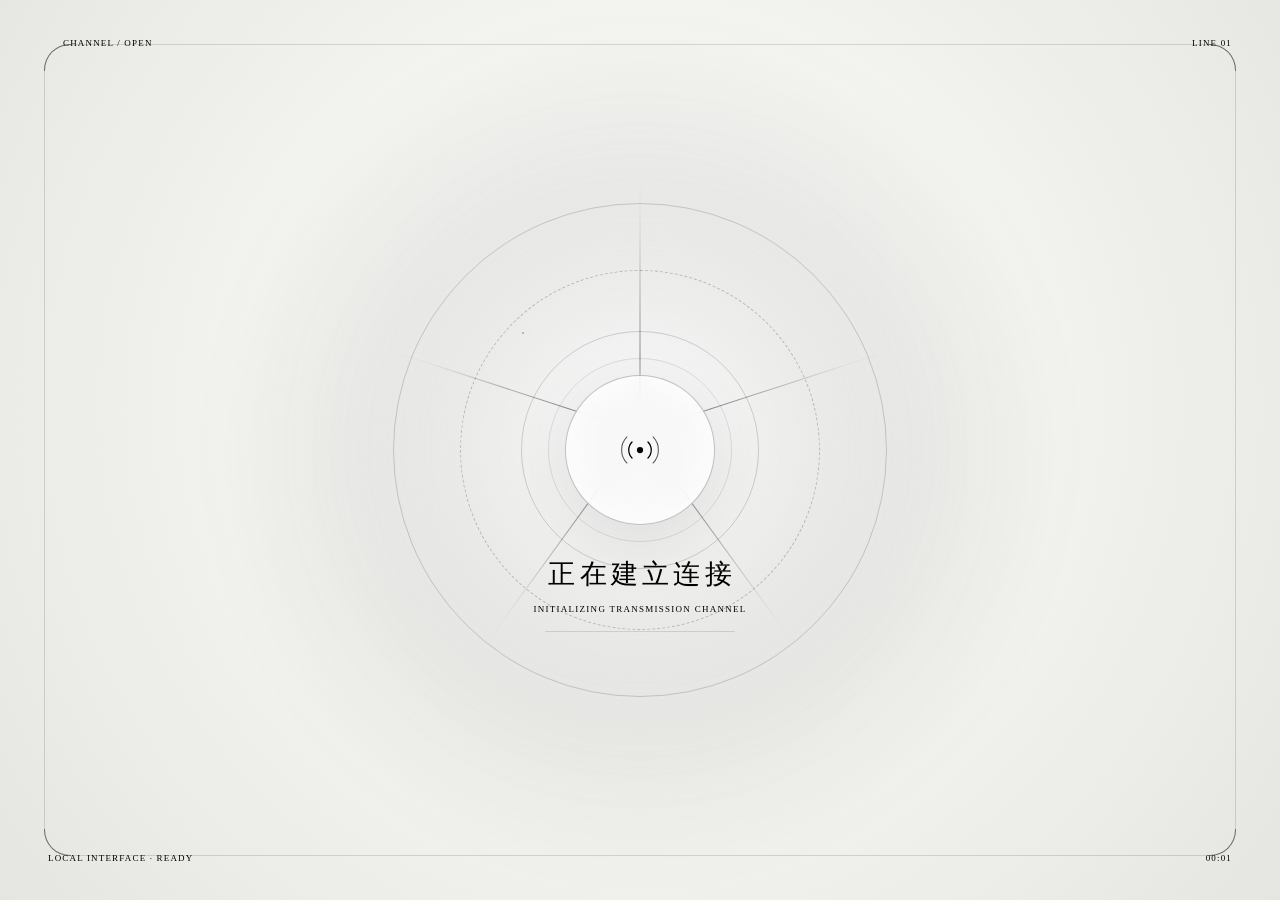
==== index.html @ d8c6699d "重置" ====
<!doctype html>
<html lang="zh-CN">
  <head>
    <meta charset="UTF-8" />
    <meta
      name="viewport"
      content="width=device-width, initial-scale=1, viewport-fit=cover"
    />
    <meta name="theme-color" content="#f4f4f1" />
    <title>未读信号 · UNKNOWN MESSAGE</title>

    <link rel="stylesheet" href="./css/common.css" />
    <link rel="stylesheet" href="./css/index.css" />
  </head>

  <body>
    <!-- 加载层：应用首次进入时显示 -->
    <section id="loading-screen" class="loading-screen" aria-label="正在加载">
      <div class="grain" aria-hidden="true"></div>
      <div class="ambient" aria-hidden="true"></div>

      <div class="loading-frame" aria-hidden="true">
        <span class="frame-corner corner-tl"></span>
        <span class="frame-corner corner-tr"></span>
        <span class="frame-corner corner-bl"></span>
        <span class="frame-corner corner-br"></span>
      </div>

      <header class="loading-header">
        <div class="status-item">
          <span class="status-dot"></span>
          <span>CHANNEL / OPEN</span>
        </div>

        <div class="status-item">
          <span class="signal-bars" aria-hidden="true">
            <i></i><i></i><i></i><i></i><i></i>
          </span>
          <span>LINE 01</span>
        </div>
      </header>

      <div class="signal-core-area">
        <div class="orbit orbit-one"></div>
        <div class="orbit orbit-two"></div>
        <div class="orbit orbit-three"></div>

        <div class="beam beam-one"></div>
        <div class="beam beam-two"></div>
        <div class="beam beam-three"></div>
        <div class="beam beam-four"></div>
        <div class="beam beam-five"></div>

        <div class="signal-core" aria-hidden="true">
          <!-- 抽象信号节点 SVG：不使用 Emoji -->
          <svg viewBox="0 0 64 64" fill="none" xmlns="http://www.w3.org/2000/svg">
            <circle cx="32" cy="32" r="4" fill="currentColor" />

            <path
              d="M21.8 21.8C16.2 27.4 16.2 36.6 21.8 42.2"
              stroke="currentColor"
              stroke-width="1.6"
              stroke-linecap="round"
            />
            <path
              d="M42.2 21.8C47.8 27.4 47.8 36.6 42.2 42.2"
              stroke="currentColor"
              stroke-width="1.6"
              stroke-linecap="round"
            />

            <path
              d="M15.3 15.3C6.2 24.4 6.2 39.6 15.3 48.7"
              stroke="currentColor"
              stroke-width="1.35"
              stroke-linecap="round"
              opacity="0.65"
            />
            <path
              d="M48.7 15.3C57.8 24.4 57.8 39.6 48.7 48.7"
              stroke="currentColor"
              stroke-width="1.35"
              stroke-linecap="round"
              opacity="0.65"
            />
          </svg>
        </div>

        <div class="loading-copy">
          <h1>正在建立连接</h1>
          <p>INITIALIZING TRANSMISSION CHANNEL</p>
        </div>

        <div class="loading-progress" aria-hidden="true"></div>
      </div>

      <footer class="loading-footer">
        <span>LOCAL INTERFACE · READY</span>
        <span id="loading-clock">00:00:00</span>
      </footer>
    </section>

    <!-- 主入口：首页只保留提问箱与设置 -->
    <main id="home-screen" class="home-screen is-hidden">
      <div class="home-background" aria-hidden="true"></div>

      <header class="app-header">
        <a class="brand" href="./index.html" aria-label="返回未读信号首页">
          <span class="brand-title">未读信号</span>
          <span class="brand-subtitle">UNKNOWN MESSAGE</span>
        </a>

        <span class="header-code">UM / 01</span>
      </header>

      <section class="home-content">
        <p class="home-eyebrow">A RANDOM MESSAGE INTERFACE</p>

        <h1 class="home-title">
          留下一条问题，<br />
          等待它被接收。
        </h1>

        <nav class="home-actions" aria-label="主菜单">
          <a class="entry-card entry-card-primary" href="./question.html">
            <span class="entry-index">01</span>

            <span class="entry-main">
              <span class="entry-title">提问箱</span>
              <span class="entry-description">发出一条新的问题</span>
            </span>

            <svg
              class="entry-arrow"
              viewBox="0 0 24 24"
              fill="none"
              xmlns="http://www.w3.org/2000/svg"
              aria-hidden="true"
            >
              <path
                d="M5 12H18M13 7L18 12L13 17"
                stroke="currentColor"
                stroke-width="1.5"
                stroke-linecap="round"
                stroke-linejoin="round"
              />
            </svg>
          </a>

          <a class="entry-card" href="./settings.html">
            <span class="entry-index">02</span>

            <span class="entry-main">
              <span class="entry-title">设置</span>
              <span class="entry-description">时长与字卡分类</span>
            </span>

            <svg
              class="entry-arrow"
              viewBox="0 0 24 24"
              fill="none"
              xmlns="http://www.w3.org/2000/svg"
              aria-hidden="true"
            >
              <path
                d="M5 12H18M13 7L18 12L13 17"
                stroke="currentColor"
                stroke-width="1.5"
                stroke-linecap="round"
                stroke-linejoin="round"
              />
            </svg>
          </a>
        </nav>
      </section>

      <footer class="app-footer">
        <span>OFFLINE · LOCAL ONLY</span>
        <span>NO. 2026</span>
      </footer>
    </main>

    <script src="./js/app.js"></script>
    <script src="./js/index.js"></script>
  </body>
</html>
---- css/index.css ----
.loading-screen,
.home-screen {
  position: fixed;
  inset: 0;
  min-height: 100svh;
}

.loading-screen {
  z-index: 20;
  display: grid;
  place-items: center;
  overflow: hidden;
  background:
    radial-gradient(circle at 50% 45%, #ffffff 0%, #f4f4f1 44%, #e5e5e1 100%);
  transition:
    opacity 800ms ease,
    visibility 800ms ease;
}

.loading-screen.is-finished {
  opacity: 0;
  visibility: hidden;
  pointer-events: none;
}

.grain {
  position: absolute;
  inset: 0;
  pointer-events: none;
  opacity: 0.28;
  background-image: radial-gradient(rgba(0, 0, 0, 0.12) 0.45px, transparent 0.55px);
  background-size: 5px 5px;
  mix-blend-mode: soft-light;
}

.ambient {
  position: absolute;
  width: min(84vw, 760px);
  aspect-ratio: 1;
  border-radius: 50%;
  filter: blur(56px);
  opacity: 0.64;
  background:
    radial-gradient(
      circle,
      rgba(255, 255, 255, 0.98) 0%,
      rgba(175, 175, 175, 0.34) 32%,
      rgba(20, 20, 20, 0.12) 55%,
      transparent 73%
    );
  animation: ambient-breathe 7s ease-in-out infinite;
}

.loading-frame {
  position: absolute;
  inset: clamp(17px, 4.5vw, 44px);
  pointer-events: none;
  border: 1px solid rgba(16, 16, 16, 0.14);
  border-radius: 26px;
}

.frame-corner {
  position: absolute;
  width: 26px;
  height: 26px;
  border-color: rgba(16, 16, 16, 0.5);
  border-style: solid;
}

.corner-tl {
  top: -1px;
  left: -1px;
  border-width: 1px 0 0 1px;
  border-radius: 26px 0 0;
}

.corner-tr {
  top: -1px;
  right: -1px;
  border-width: 1px 1px 0 0;
  border-radius: 0 26px 0 0;
}

.corner-bl {
  bottom: -1px;
  left: -1px;
  border-width: 0 0 1px 1px;
  border-radius: 0 0 0 26px;
}

.corner-br {
  right: -1px;
  bottom: -1px;
  border-width: 0 1px 1px 0;
  border-radius: 0 0 26px 0;
}

.loading-header,
.loading-footer {
  position: absolute;
  z-index: 2;
  display: flex;
  align-items: center;
  justify-content: space-between;
  width: calc(100% - clamp(48px, 9vw, 96px));
  color: var(--muted);
  font-family: var(--font-mono);
  font-size: 9px;
  letter-spacing: 0.13em;
}

.loading-header {
  top: max(37px, calc(env(safe-area-inset-top) + 20px));
}

.loading-footer {
  bottom: max(37px, calc(env(safe-area-inset-bottom) + 20px));
}

.status-item {
  display: flex;
  align-items: center;
  gap: 9px;
}

.status-dot {
  width: 6px;
  height: 6px;
  border-radius: 50%;
  background: var(--ink);
  animation: dot-pulse 1.6s ease-out infinite;
}

.signal-bars {
  display: flex;
  align-items: end;
  gap: 3px;
  height: 12px;
}

.signal-bars i {
  display: block;
  width: 2px;
  background: var(--ink);
  animation: bars-wave 1.1s ease-in-out infinite;
}

.signal-bars i:nth-child(1) { height: 4px; animation-delay: 0s; }
.signal-bars i:nth-child(2) { height: 7px; animation-delay: 0.12s; }
.signal-bars i:nth-child(3) { height: 11px; animation-delay: 0.24s; }
.signal-bars i:nth-child(4) { height: 7px; animation-delay: 0.36s; }
.signal-bars i:nth-child(5) { height: 4px; animation-delay: 0.48s; }

.signal-core-area {
  position: relative;
  display: grid;
  place-items: center;
  width: min(86vw, 560px);
  aspect-ratio: 1 / 1.1;
}

.orbit,
.orbit::before,
.orbit::after {
  position: absolute;
  border: 1px solid rgba(16, 16, 16, 0.17);
  border-radius: 50%;
  content: "";
}

.orbit-one {
  width: 88%;
  aspect-ratio: 1;
  animation: orbit-spin 21s linear infinite;
}

.orbit-two {
  width: 64%;
  aspect-ratio: 1;
  border-style: dashed;
  border-color: rgba(16, 16, 16, 0.24);
  animation: orbit-spin-reverse 15s linear infinite;
}

.orbit-three {
  width: 42%;
  aspect-ratio: 1;
  animation: core-breathe 3.4s ease-in-out infinite;
}

.orbit-one::before {
  top: 7%;
  left: 16%;
  width: 9px;
  height: 9px;
  border: 0;
  background: var(--ink);
  opacity: 0.8;
}

.orbit-one::after {
  right: 10%;
  bottom: 21%;
  width: 5px;
  height: 5px;
  border: 0;
  background: var(--ink);
  opacity: 0.54;
}

.orbit-two::before {
  top: 14%;
  right: 13%;
  width: 7px;
  height: 7px;
  border: 0;
  background: var(--ink);
  opacity: 0.64;
}

.orbit-two::after {
  bottom: 24%;
  left: 7%;
  width: 4px;
  height: 4px;
  border: 0;
  background: var(--ink);
  opacity: 0.58;
}

.beam {
  position: absolute;
  top: 4%;
  left: 50%;
  width: 1px;
  height: 43%;
  transform-origin: center bottom;
  background: linear-gradient(
    to bottom,
    transparent 0%,
    rgba(16, 16, 16, 0.04) 18%,
    rgba(16, 16, 16, 0.48) 72%,
    transparent 100%
  );
  animation: beam-flicker 2.7s ease-in-out infinite;
}

.beam::after {
  position: absolute;
  bottom: 12%;
  left: 50%;
  width: 5px;
  height: 5px;
  content: "";
  border-radius: 50%;
  background: var(--ink);
  box-shadow: 0 0 18px 5px rgba(16, 16, 16, 0.14);
  animation: packet-run 2.7s cubic-bezier(0.45, 0, 0.2, 1) infinite;
}

.beam-one { transform: translateX(-50%) rotate(0deg); animation-delay: 0s; }
.beam-two { transform: translateX(-50%) rotate(72deg); animation-delay: -0.54s; }
.beam-three { transform: translateX(-50%) rotate(144deg); animation-delay: -1.08s; }
.beam-four { transform: translateX(-50%) rotate(216deg); animation-delay: -1.62s; }
.beam-five { transform: translateX(-50%) rotate(288deg); animation-delay: -2.16s; }

.signal-core {
  position: relative;
  z-index: 2;
  display: grid;
  width: 148px;
  aspect-ratio: 1;
  place-items: center;
  border: 1px solid rgba(16, 16, 16, 0.24);
  border-radius: 50%;
  background: rgba(255, 255, 255, 0.44);
  box-shadow:
    inset 0 0 30px rgba(255, 255, 255, 0.9),
    0 18px 60px rgba(16, 16, 16, 0.09);
  backdrop-filter: blur(20px);
  -webkit-backdrop-filter: blur(20px);
  animation: core-breathe 3.4s ease-in-out infinite;
}

.signal-core::after {
  position: absolute;
  inset: -18px;
  content: "";
  border: 1px solid rgba(16, 16, 16, 0.1);
  border-radius: inherit;
  animation: ring-expand 2.2s ease-out infinite;
}

.signal-core svg {
  width: 50px;
  height: 50px;
  animation: signal-float 2.6s ease-in-out infinite;
}

.loading-copy {
  position: absolute;
  top: calc(50% + 106px);
  width: 100%;
  text-align: center;
}

.loading-copy h1 {
  margin: 0;
  font-size: clamp(19px, 4vw, 27px);
  font-weight: 500;
  letter-spacing: 0.16em;
  text-indent: 0.16em;
}

.loading-copy p {
  margin: 12px 0 0;
  color: var(--muted);
  font-family: var(--font-mono);
  font-size: 9px;
  letter-spacing: 0.14em;
}

.loading-progress {
  position: absolute;
  top: calc(50% + 181px);
  left: 50%;
  width: min(190px, 44vw);
  height: 1px;
  overflow: hidden;
  background: rgba(16, 16, 16, 0.13);
  transform: translateX(-50%);
}

.loading-progress::after {
  position: absolute;
  top: 0;
  left: -40%;
  width: 40%;
  height: 100%;
  content: "";
  background: var(--ink);
  animation: progress-scan 1.7s cubic-bezier(0.6, 0, 0.4, 1) infinite;
}

/* 首页 */
.home-screen {
  display: flex;
  flex-direction: column;
  padding:
    var(--safe-top)
    clamp(20px, 5.5vw, 42px)
    var(--safe-bottom);
  overflow: hidden;
  transition:
    opacity 650ms ease 220ms,
    visibility 650ms ease 220ms;
}

.home-screen.is-hidden {
  opacity: 0;
  visibility: hidden;
}

.home-background {
  position: absolute;
  top: 20%;
  left: 50%;
  width: min(100vw, 680px);
  aspect-ratio: 1;
  border-radius: 50%;
  background:
    radial-gradient(
      circle,
      rgba(255, 255, 255, 0.95) 0%,
      rgba(165, 165, 165, 0.16) 38%,
      transparent 70%
    );
  filter: blur(38px);
  transform: translateX(-50%);
  pointer-events: none;
}

.app-header,
.app-footer,
.home-content {
  position: relative;
  z-index: 1;
}

.app-header,
.app-footer {
  display: flex;
  align-items: center;
  justify-content: space-between;
}

.brand {
  display: inline-flex;
  flex-direction: column;
  gap: 4px;
}

.brand-title {
  font-size: 16px;
  font-weight: 550;
  letter-spacing: 0.08em;
}

.brand-subtitle,
.header-code,
.app-footer {
  color: var(--muted);
  font-family: var(--font-mono);
  font-size: 9px;
  letter-spacing: 0.13em;
}

.home-content {
  width: 100%;
  max-width: 550px;
  margin: auto;
  padding: 74px 0 54px;
}

.home-eyebrow {
  margin: 0;
  color: var(--muted);
  font-family: var(--font-mono);
  font-size: 10px;
  letter-spacing: 0.13em;
}

.home-title {
  margin: 16px 0 0;
  font-size: clamp(34px, 9vw, 54px);
  font-weight: 500;
  letter-spacing: -0.06em;
  line-height: 1.22;
}

.home-actions {
  display: grid;
  gap: 12px;
  margin-top: clamp(42px, 8vh, 72px);
}

.entry-card {
  display: flex;
  align-items: center;
  min-height: 110px;
  padding: 20px;
  overflow: hidden;
  border: 1px solid var(--line);
  border-radius: 20px;
  background: var(--glass);
  box-shadow:
    inset 0 1px 0 rgba(255, 255, 255, 0.65),
    0 12px 30px rgba(16, 16, 16, 0.04);
  backdrop-filter: blur(16px);
  -webkit-backdrop-filter: blur(16px);
  transition:
    transform 220ms ease,
    background 220ms ease;
}

.entry-card:active {
  transform: scale(0.985);
  background: rgba(255, 255, 255, 0.7);
}

.entry-index {
  align-self: flex-start;
  color: var(--muted);
  font-family: var(--font-mono);
  font-size: 10px;
  letter-spacing: 0.1em;
}

.entry-main {
  display: flex;
  flex: 1;
  flex-direction: column;
  gap: 7px;
  margin-left: 24px;
}

.entry-title {
  font-size: 20px;
  font-weight: 500;
  letter-spacing: -0.03em;
}

.entry-description {
  color: var(--muted);
  font-size: 12px;
}

.entry-arrow {
  width: 21px;
  height: 21px;
  margin-left: 16px;
}

.app-footer {
  margin-top: auto;
}

@keyframes ambient-breathe {
  0%, 100% { transform: scale(0.94); opacity: 0.46; }
  50% { transform: scale(1.08); opacity: 0.76; }
}

@keyframes orbit-spin {
  to { transform: rotate(360deg); }
}

@keyframes orbit-spin-reverse {
  to { transform: rotate(-360deg); }
}

@keyframes core-breathe {
  0%, 100% { transform: scale(0.97); }
  50% { transform: scale(1.035); }
}

@keyframes ring-expand {
  0% { opacity: 0.65; transform: scale(0.78); }
  100% { opacity: 0; transform: scale(1.4); }
}

@keyframes beam-flicker {
  0%, 100% { opacity: 0.18; }
  45% { opacity: 0.86; }
  55% { opacity: 0.28; }
}

@keyframes packet-run {
  0% { opacity: 0; transform: translate(-50%, -185px) scale(0.4); }
  20%, 80% { opacity: 1; }
  100% { opacity: 0; transform: translate(-50%, 0) scale(1.18); }
}

@keyframes signal-float {
  0%, 100% { transform: translateY(0); opacity: 0.82; }
  50% { transform: translateY(-4px); opacity: 1; }
}

@keyframes dot-pulse {
  0% { box-shadow: 0 0 0 0 rgba(16, 16, 16, 0.3); }
  75%, 100% { box-shadow: 0 0 0 7px rgba(16, 16, 16, 0); }
}

@keyframes bars-wave {
  0%, 100% { opacity: 0.24; transform: scaleY(0.55); }
  50% { opacity: 0.88; transform: scaleY(1); }
}

@keyframes progress-scan {
  from { left: -40%; }
  to { left: 100%; }
}

@media (min-width: 720px) {
  .home-screen {
    max-width: 720px;
    margin: 0 auto;
  }

  .home-actions {
    grid-template-columns: 1fr 1fr;
  }
}

@media (max-width: 380px) {
  .signal-core {
    width: 128px;
  }

  .loading-copy {
    top: calc(50% + 96px);
  }

  .loading-progress {
    top: calc(50% + 165px);
  }
}
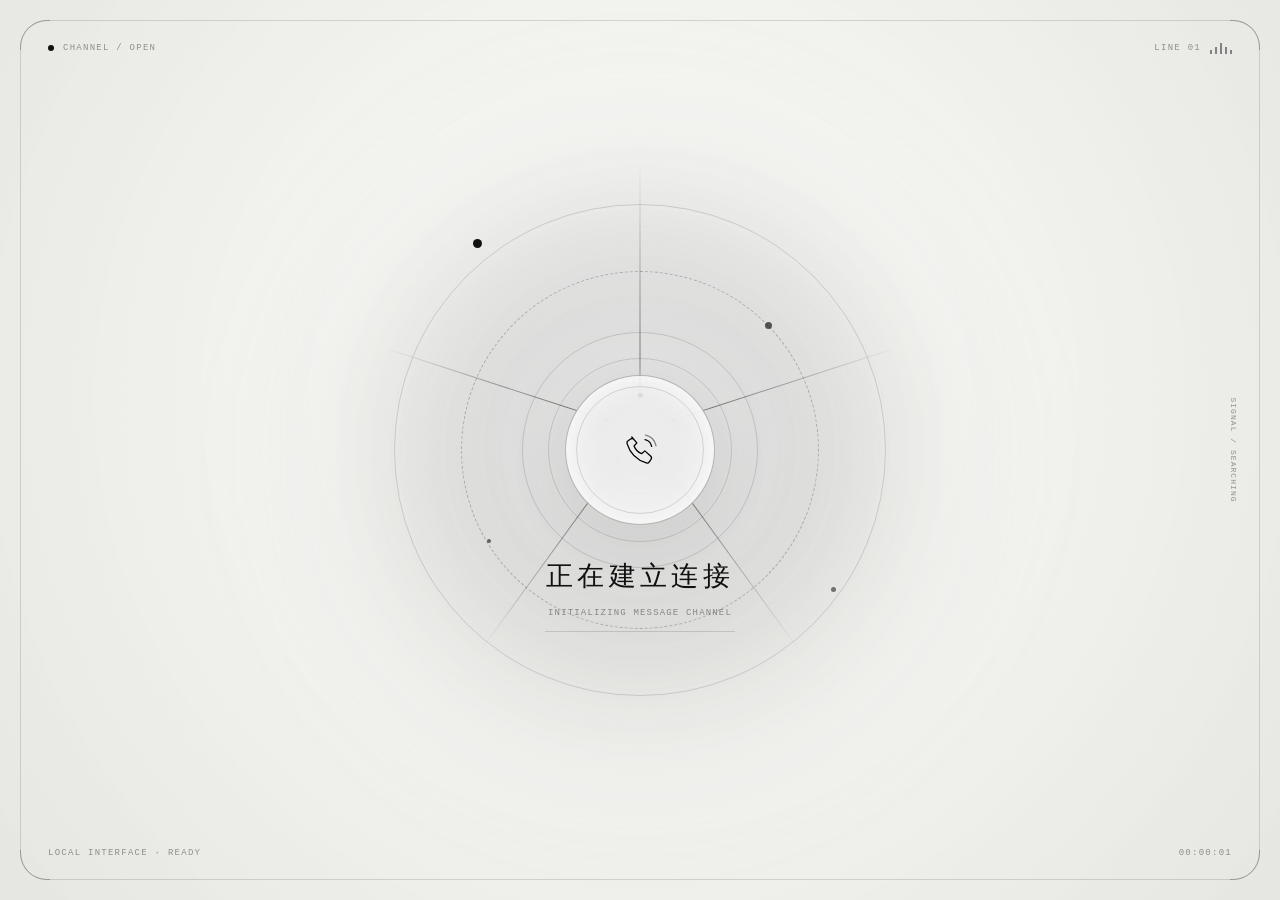
==== commit caac758d: "脚手架重新搭建" ====
--- a/index.html
+++ b/index.html
@@ -1,186 +1,197 @@
-<!doctype html>
+<!DOCTYPE html>
 <html lang="zh-CN">
-  <head>
-    <meta charset="UTF-8" />
-    <meta
-      name="viewport"
-      content="width=device-width, initial-scale=1, viewport-fit=cover"
-    />
-    <meta name="theme-color" content="#f4f4f1" />
-    <title>未读信号 · UNKNOWN MESSAGE</title>
+<head>
+  <meta charset="UTF-8" />
+  <meta
+    name="viewport"
+    content="width=device-width, initial-scale=1.0, viewport-fit=cover"
+  />
 
-    <link rel="stylesheet" href="./css/common.css" />
-    <link rel="stylesheet" href="./css/index.css" />
-  </head>
+  <meta name="theme-color" content="#f2f2ef" />
+  <meta name="description" content="UNKNOWN-MESSAGE · 未读信号" />
 
-  <body>
-    <!-- 加载层：应用首次进入时显示 -->
-    <section id="loading-screen" class="loading-screen" aria-label="正在加载">
-      <div class="grain" aria-hidden="true"></div>
-      <div class="ambient" aria-hidden="true"></div>
+  <title>未读信号 · UNKNOWN-MESSAGE</title>
+
+  <link rel="stylesheet" href="./css/base.css" />
+  <link rel="stylesheet" href="./css/loading.css" />
+  <link rel="stylesheet" href="./css/home.css" />
+</head>
+
+<body>
+  <div class="app-shell">
+    <!-- 加载页 -->
+    <section
+      class="loading-screen"
+      id="loadingScreen"
+      aria-label="应用加载中"
+    >
+      <div class="loading-grain" aria-hidden="true"></div>
+      <div class="loading-ambient loading-ambient-a" aria-hidden="true"></div>
+      <div class="loading-ambient loading-ambient-b" aria-hidden="true"></div>
 
       <div class="loading-frame" aria-hidden="true">
-        <span class="frame-corner corner-tl"></span>
-        <span class="frame-corner corner-tr"></span>
-        <span class="frame-corner corner-bl"></span>
-        <span class="frame-corner corner-br"></span>
+        <span class="frame-corner frame-corner-tl"></span>
+        <span class="frame-corner frame-corner-tr"></span>
+        <span class="frame-corner frame-corner-bl"></span>
+        <span class="frame-corner frame-corner-br"></span>
       </div>
 
       <header class="loading-header">
-        <div class="status-item">
-          <span class="status-dot"></span>
-          <span>CHANNEL / OPEN</span>
-        </div>
+        <span class="status-mark"></span>
+        <span>CHANNEL / OPEN</span>
 
-        <div class="status-item">
-          <span class="signal-bars" aria-hidden="true">
-            <i></i><i></i><i></i><i></i><i></i>
-          </span>
-          <span>LINE 01</span>
-        </div>
+        <span class="loading-header-spacer"></span>
+
+        <span>LINE 01</span>
+        <span class="signal-bars" aria-hidden="true">
+          <i></i>
+          <i></i>
+          <i></i>
+          <i></i>
+          <i></i>
+        </span>
       </header>
 
-      <div class="signal-core-area">
-        <div class="orbit orbit-one"></div>
-        <div class="orbit orbit-two"></div>
-        <div class="orbit orbit-three"></div>
+      <main class="loading-core">
+        <div class="signal-orbit signal-orbit-large" aria-hidden="true"></div>
+        <div class="signal-orbit signal-orbit-medium" aria-hidden="true"></div>
+        <div class="signal-orbit signal-orbit-small" aria-hidden="true"></div>
 
-        <div class="beam beam-one"></div>
-        <div class="beam beam-two"></div>
-        <div class="beam beam-three"></div>
-        <div class="beam beam-four"></div>
-        <div class="beam beam-five"></div>
+        <div class="signal-beam signal-beam-1" aria-hidden="true"></div>
+        <div class="signal-beam signal-beam-2" aria-hidden="true"></div>
+        <div class="signal-beam signal-beam-3" aria-hidden="true"></div>
+        <div class="signal-beam signal-beam-4" aria-hidden="true"></div>
+        <div class="signal-beam signal-beam-5" aria-hidden="true"></div>
 
-        <div class="signal-core" aria-hidden="true">
-          <!-- 抽象信号节点 SVG：不使用 Emoji -->
-          <svg viewBox="0 0 64 64" fill="none" xmlns="http://www.w3.org/2000/svg">
-            <circle cx="32" cy="32" r="4" fill="currentColor" />
-
-            <path
-              d="M21.8 21.8C16.2 27.4 16.2 36.6 21.8 42.2"
-              stroke="currentColor"
-              stroke-width="1.6"
-              stroke-linecap="round"
-            />
-            <path
-              d="M42.2 21.8C47.8 27.4 47.8 36.6 42.2 42.2"
-              stroke="currentColor"
-              stroke-width="1.6"
-              stroke-linecap="round"
-            />
-
-            <path
-              d="M15.3 15.3C6.2 24.4 6.2 39.6 15.3 48.7"
-              stroke="currentColor"
-              stroke-width="1.35"
-              stroke-linecap="round"
-              opacity="0.65"
-            />
-            <path
-              d="M48.7 15.3C57.8 24.4 57.8 39.6 48.7 48.7"
-              stroke="currentColor"
-              stroke-width="1.35"
-              stroke-linecap="round"
-              opacity="0.65"
-            />
-          </svg>
+        <div class="connection-node">
+          <img
+            class="phone-icon"
+            src="./assets/phone.svg"
+            alt=""
+            aria-hidden="true"
+          />
         </div>
 
         <div class="loading-copy">
           <h1>正在建立连接</h1>
-          <p>INITIALIZING TRANSMISSION CHANNEL</p>
+          <p>INITIALIZING MESSAGE CHANNEL</p>
         </div>
 
-        <div class="loading-progress" aria-hidden="true"></div>
-      </div>
+        <div class="loading-progress" aria-hidden="true">
+          <span></span>
+        </div>
+      </main>
+
+      <aside class="loading-side-label">
+        SIGNAL / SEARCHING
+      </aside>
 
       <footer class="loading-footer">
         <span>LOCAL INTERFACE · READY</span>
-        <span id="loading-clock">00:00:00</span>
+        <span id="loadingClock">00:00:00</span>
       </footer>
     </section>
 
-    <!-- 主入口：首页只保留提问箱与设置 -->
-    <main id="home-screen" class="home-screen is-hidden">
-      <div class="home-background" aria-hidden="true"></div>
+    <!-- 主入口 -->
+    <section class="home-screen is-hidden" id="homeScreen">
+      <div class="home-background-glow" aria-hidden="true"></div>
+      <div class="home-grain" aria-hidden="true"></div>
 
-      <header class="app-header">
-        <a class="brand" href="./index.html" aria-label="返回未读信号首页">
-          <span class="brand-title">未读信号</span>
-          <span class="brand-subtitle">UNKNOWN MESSAGE</span>
-        </a>
+      <header class="home-header">
+        <div class="brand-lockup">
+          <span class="brand-kicker">UNKNOWN-MESSAGE</span>
+          <h1>未读信号</h1>
+        </div>
 
-        <span class="header-code">UM / 01</span>
+        <span class="brand-index">NO. 001</span>
       </header>
 
-      <section class="home-content">
-        <p class="home-eyebrow">A RANDOM MESSAGE INTERFACE</p>
+      <main class="home-main">
+        <div class="home-intro">
+          <p class="home-overline">A PRIVATE MESSAGE INTERFACE</p>
+          <p class="home-description">
+            选择一个入口，开始一次随机回应。
+          </p>
+        </div>
 
-        <h1 class="home-title">
-          留下一条问题，<br />
-          等待它被接收。
-        </h1>
+        <nav class="home-navigation" aria-label="主导航">
+          <a
+            class="home-entry home-entry-primary"
+            href="./pages/question.html"
+          >
+            <span class="entry-number">01</span>
 
-        <nav class="home-actions" aria-label="主菜单">
-          <a class="entry-card entry-card-primary" href="./question.html">
-            <span class="entry-index">01</span>
-
-            <span class="entry-main">
-              <span class="entry-title">提问箱</span>
-              <span class="entry-description">发出一条新的问题</span>
+            <span class="entry-content">
+              <strong>提问箱</strong>
+              <small>ASK A QUESTION</small>
             </span>
 
-            <svg
-              class="entry-arrow"
-              viewBox="0 0 24 24"
-              fill="none"
-              xmlns="http://www.w3.org/2000/svg"
-              aria-hidden="true"
-            >
-              <path
-                d="M5 12H18M13 7L18 12L13 17"
-                stroke="currentColor"
-                stroke-width="1.5"
-                stroke-linecap="round"
-                stroke-linejoin="round"
-              />
-            </svg>
+            <span class="entry-arrow" aria-hidden="true">
+              <svg
+                viewBox="0 0 24 24"
+                fill="none"
+                xmlns="http://www.w3.org/2000/svg"
+              >
+                <path
+                  d="M5 12H19"
+                  stroke="currentColor"
+                  stroke-width="1.4"
+                  stroke-linecap="round"
+                />
+                <path
+                  d="M13 6L19 12L13 18"
+                  stroke="currentColor"
+                  stroke-width="1.4"
+                  stroke-linecap="round"
+                  stroke-linejoin="round"
+                />
+              </svg>
+            </span>
           </a>
 
-          <a class="entry-card" href="./settings.html">
-            <span class="entry-index">02</span>
+          <a
+            class="home-entry"
+            href="./pages/settings.html"
+          >
+            <span class="entry-number">02</span>
 
-            <span class="entry-main">
-              <span class="entry-title">设置</span>
-              <span class="entry-description">时长与字卡分类</span>
+            <span class="entry-content">
+              <strong>设置</strong>
+              <small>CONFIGURATION</small>
             </span>
 
-            <svg
-              class="entry-arrow"
-              viewBox="0 0 24 24"
-              fill="none"
-              xmlns="http://www.w3.org/2000/svg"
-              aria-hidden="true"
-            >
-              <path
-                d="M5 12H18M13 7L18 12L13 17"
-                stroke="currentColor"
-                stroke-width="1.5"
-                stroke-linecap="round"
-                stroke-linejoin="round"
-              />
-            </svg>
+            <span class="entry-arrow" aria-hidden="true">
+              <svg
+                viewBox="0 0 24 24"
+                fill="none"
+                xmlns="http://www.w3.org/2000/svg"
+              >
+                <path
+                  d="M5 12H19"
+                  stroke="currentColor"
+                  stroke-width="1.4"
+                  stroke-linecap="round"
+                />
+                <path
+                  d="M13 6L19 12L13 18"
+                  stroke="currentColor"
+                  stroke-width="1.4"
+                  stroke-linecap="round"
+                  stroke-linejoin="round"
+                />
+              </svg>
+            </span>
           </a>
         </nav>
-      </section>
+      </main>
 
-      <footer class="app-footer">
-        <span>OFFLINE · LOCAL ONLY</span>
-        <span>NO. 2026</span>
+      <footer class="home-footer">
+        <span>ALL SIGNALS ARE RANDOM</span>
+        <span>LOCAL / OFFLINE</span>
       </footer>
-    </main>
+    </section>
+  </div>
 
-    <script src="./js/app.js"></script>
-    <script src="./js/index.js"></script>
-  </body>
+  <script src="./js/app.js"></script>
+</body>
 </html>
--- a/css/base.css
+++ b/css/base.css
@@ -0,0 +1,119 @@
+:root {
+  --ink: #111111;
+  --ink-soft: rgba(17, 17, 17, 0.62);
+  --ink-muted: rgba(17, 17, 17, 0.42);
+  --line: rgba(17, 17, 17, 0.14);
+  --line-strong: rgba(17, 17, 17, 0.26);
+
+  --paper: #f2f2ef;
+  --paper-deep: #e5e5e1;
+  --glass: rgba(255, 255, 255, 0.42);
+
+  /*
+    不加载外部字体。
+    中文优先使用系统无衬线字体；
+    英文和数字使用等宽字体，形成信号设备界面感。
+  */
+  --font-sans:
+    "PingFang SC",
+    "Hiragino Sans GB",
+    "Microsoft YaHei",
+    "Noto Sans CJK SC",
+    Arial,
+    sans-serif;
+
+  --font-mono:
+    "SFMono-Regular",
+    "Cascadia Mono",
+    "Roboto Mono",
+    "Courier New",
+    monospace;
+}
+
+* {
+  box-sizing: border-box;
+}
+
+html {
+  min-width: 320px;
+  min-height: 100%;
+  background: var(--paper);
+}
+
+body {
+  min-width: 320px;
+  min-height: 100svh;
+  margin: 0;
+  color: var(--ink);
+  background: var(--paper);
+  font-family: var(--font-sans);
+  -webkit-font-smoothing: antialiased;
+  text-rendering: optimizeLegibility;
+}
+
+button,
+a,
+input,
+textarea,
+select {
+  font: inherit;
+}
+
+a {
+  color: inherit;
+  text-decoration: none;
+}
+
+button {
+  border: 0;
+}
+
+.app-shell {
+  width: 100%;
+  min-height: 100svh;
+  overflow: hidden;
+}
+
+.is-hidden {
+  display: none !important;
+}
+
+.is-leaving {
+  animation: screen-leave 0.8s ease both;
+}
+
+.is-entering {
+  animation: screen-enter 1s cubic-bezier(0.2, 0.8, 0.2, 1) both;
+}
+
+@keyframes screen-leave {
+  to {
+    opacity: 0;
+    filter: blur(12px);
+    transform: scale(1.025);
+  }
+}
+
+@keyframes screen-enter {
+  from {
+    opacity: 0;
+    filter: blur(12px);
+    transform: scale(0.985);
+  }
+
+  to {
+    opacity: 1;
+    filter: blur(0);
+    transform: scale(1);
+  }
+}
+
+@media (prefers-reduced-motion: reduce) {
+  *,
+  *::before,
+  *::after {
+    animation-duration: 0.01ms !important;
+    animation-iteration-count: 1 !important;
+    transition-duration: 0.01ms !important;
+  }
+}
--- a/css/loading.css
+++ b/css/loading.css
@@ -0,0 +1,579 @@
+.loading-screen {
+  position: relative;
+  display: grid;
+  min-height: 100svh;
+  overflow: hidden;
+  isolation: isolate;
+  place-items: center;
+  color: var(--ink);
+  background:
+    radial-gradient(
+      circle at 50% 44%,
+      rgba(255, 255, 255, 0.96) 0%,
+      rgba(245, 245, 242, 0.96) 34%,
+      rgba(229, 229, 225, 0.98) 100%
+    );
+}
+
+.loading-grain,
+.home-grain {
+  position: absolute;
+  inset: 0;
+  z-index: 10;
+  pointer-events: none;
+  opacity: 0.22;
+  background-image:
+    radial-gradient(
+      rgba(0, 0, 0, 0.22) 0.45px,
+      transparent 0.55px
+    );
+  background-size: 5px 5px;
+  mix-blend-mode: soft-light;
+}
+
+.loading-ambient {
+  position: absolute;
+  width: min(90vw, 720px);
+  aspect-ratio: 1;
+  border-radius: 50%;
+  filter: blur(58px);
+  pointer-events: none;
+}
+
+.loading-ambient-a {
+  background:
+    radial-gradient(
+      circle,
+      rgba(255, 255, 255, 0.94) 0%,
+      rgba(180, 180, 180, 0.3) 34%,
+      transparent 70%
+    );
+  animation: ambient-breathe 7s ease-in-out infinite;
+}
+
+.loading-ambient-b {
+  width: min(60vw, 440px);
+  opacity: 0.26;
+  background: rgba(20, 20, 20, 0.28);
+  animation: ambient-drift 10s ease-in-out infinite alternate;
+}
+
+.loading-frame {
+  position: absolute;
+  inset: 20px;
+  z-index: 2;
+  border: 1px solid var(--line);
+  border-radius: 27px;
+  pointer-events: none;
+}
+
+.frame-corner {
+  position: absolute;
+  width: 30px;
+  height: 30px;
+  border-color: var(--line-strong);
+  border-style: solid;
+}
+
+.frame-corner-tl {
+  top: -1px;
+  left: -1px;
+  border-width: 1px 0 0 1px;
+  border-radius: 27px 0 0;
+}
+
+.frame-corner-tr {
+  top: -1px;
+  right: -1px;
+  border-width: 1px 1px 0 0;
+  border-radius: 0 27px 0 0;
+}
+
+.frame-corner-bl {
+  bottom: -1px;
+  left: -1px;
+  border-width: 0 0 1px 1px;
+  border-radius: 0 0 0 27px;
+}
+
+.frame-corner-br {
+  right: -1px;
+  bottom: -1px;
+  border-width: 0 1px 1px 0;
+  border-radius: 0 0 27px;
+}
+
+.loading-header,
+.loading-footer {
+  position: absolute;
+  z-index: 4;
+  right: 48px;
+  left: 48px;
+  display: flex;
+  align-items: center;
+  color: var(--ink-muted);
+  font-family: var(--font-mono);
+  font-size: 9px;
+  letter-spacing: 0.14em;
+}
+
+.loading-header {
+  top: 42px;
+}
+
+.loading-footer {
+  bottom: 42px;
+  justify-content: space-between;
+}
+
+.loading-header-spacer {
+  flex: 1;
+}
+
+.status-mark {
+  width: 6px;
+  height: 6px;
+  margin-right: 9px;
+  border-radius: 50%;
+  background: var(--ink);
+  animation: status-pulse 1.6s ease-out infinite;
+}
+
+.signal-bars {
+  display: flex;
+  align-items: end;
+  gap: 3px;
+  height: 12px;
+  margin-left: 9px;
+}
+
+.signal-bars i {
+  display: block;
+  width: 2px;
+  background: var(--ink);
+  opacity: 0.48;
+  animation: bar-wave 1.1s ease-in-out infinite;
+}
+
+.signal-bars i:nth-child(1) {
+  height: 4px;
+}
+
+.signal-bars i:nth-child(2) {
+  height: 7px;
+  animation-delay: 0.12s;
+}
+
+.signal-bars i:nth-child(3) {
+  height: 11px;
+  animation-delay: 0.24s;
+}
+
+.signal-bars i:nth-child(4) {
+  height: 7px;
+  animation-delay: 0.36s;
+}
+
+.signal-bars i:nth-child(5) {
+  height: 4px;
+  animation-delay: 0.48s;
+}
+
+.loading-core {
+  position: relative;
+  z-index: 3;
+  display: grid;
+  width: min(88vw, 560px);
+  aspect-ratio: 1 / 1.13;
+  place-items: center;
+}
+
+.signal-orbit {
+  position: absolute;
+  aspect-ratio: 1;
+  border: 1px solid var(--line);
+  border-radius: 50%;
+}
+
+.signal-orbit-large {
+  width: 88%;
+  animation: orbit-spin 21s linear infinite;
+}
+
+.signal-orbit-medium {
+  width: 64%;
+  border-style: dashed;
+  border-color: var(--line-strong);
+  animation: orbit-spin-reverse 14s linear infinite;
+}
+
+.signal-orbit-small {
+  width: 42%;
+  animation: core-breathe 3.4s ease-in-out infinite;
+}
+
+.signal-orbit-large::before,
+.signal-orbit-large::after,
+.signal-orbit-medium::before,
+.signal-orbit-medium::after {
+  position: absolute;
+  content: "";
+  border-radius: 50%;
+  background: var(--ink);
+}
+
+.signal-orbit-large::before {
+  top: 7%;
+  left: 16%;
+  width: 9px;
+  height: 9px;
+}
+
+.signal-orbit-large::after {
+  right: 10%;
+  bottom: 21%;
+  width: 5px;
+  height: 5px;
+  opacity: 0.55;
+}
+
+.signal-orbit-medium::before {
+  top: 14%;
+  right: 13%;
+  width: 7px;
+  height: 7px;
+  opacity: 0.68;
+}
+
+.signal-orbit-medium::after {
+  bottom: 24%;
+  left: 7%;
+  width: 4px;
+  height: 4px;
+  opacity: 0.6;
+}
+
+.signal-beam {
+  position: absolute;
+  top: 4%;
+  left: 50%;
+  width: 1px;
+  height: 43%;
+  transform-origin: center bottom;
+  background:
+    linear-gradient(
+      to bottom,
+      transparent,
+      rgba(17, 17, 17, 0.5) 72%,
+      transparent
+    );
+  animation: beam-flicker 2.7s ease-in-out infinite;
+}
+
+.signal-beam::after {
+  position: absolute;
+  bottom: 12%;
+  left: 50%;
+  width: 5px;
+  height: 5px;
+  content: "";
+  border-radius: 50%;
+  background: var(--ink);
+  box-shadow: 0 0 18px 5px rgba(17, 17, 17, 0.16);
+  transform: translateX(-50%);
+  animation: packet-run 2.7s cubic-bezier(0.45, 0, 0.2, 1) infinite;
+}
+
+.signal-beam-1 {
+  transform: translateX(-50%) rotate(0deg);
+}
+
+.signal-beam-2 {
+  transform: translateX(-50%) rotate(72deg);
+  animation-delay: -0.6s;
+}
+
+.signal-beam-3 {
+  transform: translateX(-50%) rotate(144deg);
+  animation-delay: -1.2s;
+}
+
+.signal-beam-4 {
+  transform: translateX(-50%) rotate(216deg);
+  animation-delay: -1.8s;
+}
+
+.signal-beam-5 {
+  transform: translateX(-50%) rotate(288deg);
+  animation-delay: -2.4s;
+}
+
+.connection-node {
+  position: relative;
+  display: grid;
+  width: 150px;
+  aspect-ratio: 1;
+  place-items: center;
+  border: 1px solid var(--line-strong);
+  border-radius: 50%;
+  background: var(--glass);
+  box-shadow:
+    inset 0 0 30px rgba(255, 255, 255, 0.88),
+    0 18px 60px rgba(17, 17, 17, 0.1);
+  backdrop-filter: blur(20px);
+  -webkit-backdrop-filter: blur(20px);
+  animation: core-breathe 3.4s ease-in-out infinite;
+}
+
+.connection-node::before {
+  position: absolute;
+  inset: 10px;
+  content: "";
+  border: 1px solid var(--line);
+  border-radius: 50%;
+}
+
+.connection-node::after {
+  position: absolute;
+  inset: -18px;
+  content: "";
+  border: 1px solid var(--line);
+  border-radius: 50%;
+  animation: ring-expand 2.2s ease-out infinite;
+}
+
+.phone-icon {
+  position: relative;
+  z-index: 1;
+  width: 42px;
+  height: 42px;
+  color: var(--ink);
+  animation: phone-float 2.4s ease-in-out infinite;
+}
+
+.loading-copy {
+  position: absolute;
+  top: calc(50% + 108px);
+  width: 100%;
+  text-align: center;
+}
+
+.loading-copy h1 {
+  margin: 0;
+  font-size: clamp(19px, 4vw, 27px);
+  font-weight: 500;
+  letter-spacing: 0.16em;
+  line-height: 1.4;
+}
+
+.loading-copy p {
+  margin: 12px 0 0;
+  color: var(--ink-muted);
+  font-family: var(--font-mono);
+  font-size: 9px;
+  letter-spacing: 0.13em;
+}
+
+.loading-progress {
+  position: absolute;
+  top: calc(50% + 181px);
+  left: 50%;
+  width: min(190px, 45vw);
+  height: 1px;
+  overflow: hidden;
+  background: var(--line);
+  transform: translateX(-50%);
+}
+
+.loading-progress span {
+  position: absolute;
+  top: 0;
+  left: -40%;
+  width: 40%;
+  height: 100%;
+  background: var(--ink);
+  animation: progress-scan 1.7s cubic-bezier(0.6, 0, 0.4, 1) infinite;
+}
+
+.loading-side-label {
+  position: absolute;
+  z-index: 4;
+  top: 50%;
+  right: 42px;
+  color: var(--ink-muted);
+  font-family: var(--font-mono);
+  font-size: 8px;
+  letter-spacing: 0.13em;
+  writing-mode: vertical-rl;
+  transform: translateY(-50%);
+}
+
+@keyframes ambient-breathe {
+  0%,
+  100% {
+    opacity: 0.48;
+    transform: scale(0.94);
+  }
+
+  50% {
+    opacity: 0.76;
+    transform: scale(1.08);
+  }
+}
+
+@keyframes ambient-drift {
+  from {
+    transform: translate(-20%, 10%) scale(0.8);
+  }
+
+  to {
+    transform: translate(28%, -22%) scale(1.18);
+  }
+}
+
+@keyframes orbit-spin {
+  to {
+    transform: rotate(360deg);
+  }
+}
+
+@keyframes orbit-spin-reverse {
+  to {
+    transform: rotate(-360deg);
+  }
+}
+
+@keyframes core-breathe {
+  0%,
+  100% {
+    transform: scale(0.97);
+  }
+
+  50% {
+    transform: scale(1.035);
+  }
+}
+
+@keyframes ring-expand {
+  0% {
+    opacity: 0.62;
+    transform: scale(0.78);
+  }
+
+  100% {
+    opacity: 0;
+    transform: scale(1.4);
+  }
+}
+
+@keyframes beam-flicker {
+  0%,
+  100% {
+    opacity: 0.18;
+  }
+
+  45% {
+    opacity: 0.9;
+  }
+
+  55% {
+    opacity: 0.28;
+  }
+}
+
+@keyframes packet-run {
+  0% {
+    opacity: 0;
+    transform: translate(-50%, -185px) scale(0.4);
+  }
+
+  20%,
+  80% {
+    opacity: 1;
+  }
+
+  100% {
+    opacity: 0;
+    transform: translate(-50%, 0) scale(1.2);
+  }
+}
+
+@keyframes phone-float {
+  0%,
+  100% {
+    transform: translateY(0) rotate(-4deg);
+  }
+
+  50% {
+    transform: translateY(-5px) rotate(4deg);
+  }
+}
+
+@keyframes status-pulse {
+  0% {
+    box-shadow: 0 0 0 0 rgba(17, 17, 17, 0.32);
+  }
+
+  75%,
+  100% {
+    box-shadow: 0 0 0 7px rgba(17, 17, 17, 0);
+  }
+}
+
+@keyframes bar-wave {
+  0%,
+  100% {
+    opacity: 0.22;
+    transform: scaleY(0.55);
+  }
+
+  50% {
+    opacity: 0.9;
+    transform: scaleY(1);
+  }
+}
+
+@keyframes progress-scan {
+  from {
+    left: -40%;
+  }
+
+  to {
+    left: 100%;
+  }
+}
+
+@media (max-width: 600px) {
+  .loading-frame {
+    inset: 14px;
+    border-radius: 22px;
+  }
+
+  .loading-header,
+  .loading-footer {
+    right: 31px;
+    left: 31px;
+    font-size: 8px;
+  }
+
+  .loading-header {
+    top: 33px;
+  }
+
+  .loading-footer {
+    bottom: 33px;
+  }
+
+  .loading-side-label {
+    display: none;
+  }
+
+  .connection-node {
+    width: 132px;
+  }
+
+  .phone-icon {
+    width: 38px;
+    height: 38px;
+  }
+}
--- a/css/home.css
+++ b/css/home.css
@@ -0,0 +1,263 @@
+.home-screen {
+  position: relative;
+  display: flex;
+  flex-direction: column;
+  min-height: 100svh;
+  overflow: hidden;
+  padding:
+    max(32px, env(safe-area-inset-top))
+    max(24px, env(safe-area-inset-right))
+    max(28px, env(safe-area-inset-bottom))
+    max(24px, env(safe-area-inset-left));
+  background:
+    radial-gradient(
+      circle at 50% 38%,
+      rgba(255, 255, 255, 0.96) 0%,
+      rgba(242, 242, 239, 0.9) 45%,
+      rgba(226, 226, 222, 0.98) 100%
+    );
+}
+
+.home-background-glow {
+  position: absolute;
+  top: 22%;
+  left: 50%;
+  width: min(90vw, 600px);
+  aspect-ratio: 1;
+  border-radius: 50%;
+  background: rgba(255, 255, 255, 0.7);
+  filter: blur(72px);
+  pointer-events: none;
+  transform: translateX(-50%);
+}
+
+.home-header,
+.home-main,
+.home-footer {
+  position: relative;
+  z-index: 2;
+}
+
+.home-header {
+  display: flex;
+  align-items: flex-start;
+  justify-content: space-between;
+  width: 100%;
+  max-width: 680px;
+  margin: 0 auto;
+}
+
+.brand-kicker,
+.brand-index,
+.home-overline,
+.entry-content small,
+.entry-number,
+.home-footer {
+  font-family: var(--font-mono);
+  letter-spacing: 0.13em;
+}
+
+.brand-kicker {
+  display: block;
+  color: var(--ink-muted);
+  font-size: 9px;
+}
+
+.brand-lockup h1 {
+  margin: 10px 0 0;
+  font-size: clamp(28px, 8vw, 46px);
+  font-weight: 500;
+  letter-spacing: 0.15em;
+  line-height: 1;
+}
+
+.brand-index {
+  padding-top: 2px;
+  color: var(--ink-muted);
+  font-size: 9px;
+}
+
+.home-main {
+  display: flex;
+  flex: 1;
+  flex-direction: column;
+  justify-content: center;
+  width: 100%;
+  max-width: 680px;
+  margin: 0 auto;
+  padding: 60px 0;
+}
+
+.home-intro {
+  margin-bottom: 30px;
+}
+
+.home-overline {
+  margin: 0;
+  color: var(--ink-muted);
+  font-size: 9px;
+}
+
+.home-description {
+  margin: 13px 0 0;
+  color: var(--ink-soft);
+  font-size: 14px;
+  letter-spacing: 0.08em;
+}
+
+.home-navigation {
+  display: grid;
+  gap: 12px;
+}
+
+.home-entry {
+  position: relative;
+  display: flex;
+  align-items: center;
+  min-height: 96px;
+  overflow: hidden;
+  padding: 22px 20px;
+  border: 1px solid var(--line);
+  border-radius: 18px;
+  background: rgba(255, 255, 255, 0.34);
+  box-shadow:
+    inset 0 1px 0 rgba(255, 255, 255, 0.7),
+    0 16px 40px rgba(17, 17, 17, 0.035);
+  backdrop-filter: blur(20px);
+  -webkit-backdrop-filter: blur(20px);
+  transition:
+    border-color 0.35s ease,
+    background 0.35s ease,
+    transform 0.35s ease,
+    box-shadow 0.35s ease;
+}
+
+.home-entry::before {
+  position: absolute;
+  top: 0;
+  bottom: 0;
+  left: 0;
+  width: 2px;
+  content: "";
+  background: var(--ink);
+  opacity: 0;
+  transform: scaleY(0);
+  transition:
+    opacity 0.35s ease,
+    transform 0.35s ease;
+}
+
+.home-entry:hover,
+.home-entry:focus-visible {
+  border-color: var(--line-strong);
+  background: rgba(255, 255, 255, 0.68);
+  box-shadow:
+    inset 0 1px 0 rgba(255, 255, 255, 0.9),
+    0 20px 48px rgba(17, 17, 17, 0.08);
+  transform: translateY(-3px);
+  outline: none;
+}
+
+.home-entry:hover::before,
+.home-entry:focus-visible::before {
+  opacity: 1;
+  transform: scaleY(1);
+}
+
+.entry-number {
+  width: 42px;
+  color: var(--ink-muted);
+  font-size: 9px;
+}
+
+.entry-content {
+  display: flex;
+  flex: 1;
+  flex-direction: column;
+  gap: 9px;
+}
+
+.entry-content strong {
+  font-size: 20px;
+  font-weight: 500;
+  letter-spacing: 0.12em;
+}
+
+.entry-content small {
+  color: var(--ink-muted);
+  font-size: 8px;
+}
+
+.entry-arrow {
+  display: grid;
+  width: 36px;
+  height: 36px;
+  place-items: center;
+  border: 1px solid var(--line);
+  border-radius: 50%;
+  color: var(--ink-soft);
+  transition:
+    color 0.35s ease,
+    background 0.35s ease,
+    transform 0.35s ease;
+}
+
+.entry-arrow svg {
+  width: 18px;
+  height: 18px;
+}
+
+.home-entry:hover .entry-arrow,
+.home-entry:focus-visible .entry-arrow {
+  color: var(--paper);
+  background: var(--ink);
+  transform: translateX(3px);
+}
+
+.home-footer {
+  display: flex;
+  justify-content: space-between;
+  width: 100%;
+  max-width: 680px;
+  margin: 0 auto;
+  color: var(--ink-muted);
+  font-size: 8px;
+}
+
+@media (max-width: 480px) {
+  .home-screen {
+    padding-right: 20px;
+    padding-left: 20px;
+  }
+
+  .brand-lockup h1 {
+    font-size: 30px;
+  }
+
+  .home-main {
+    padding-top: 46px;
+    padding-bottom: 46px;
+  }
+
+  .home-description {
+    font-size: 13px;
+  }
+
+  .home-entry {
+    min-height: 88px;
+    padding: 19px 16px;
+  }
+
+  .entry-number {
+    width: 34px;
+  }
+
+  .entry-content strong {
+    font-size: 18px;
+  }
+
+  .home-footer {
+    gap: 20px;
+    font-size: 7px;
+  }
+}
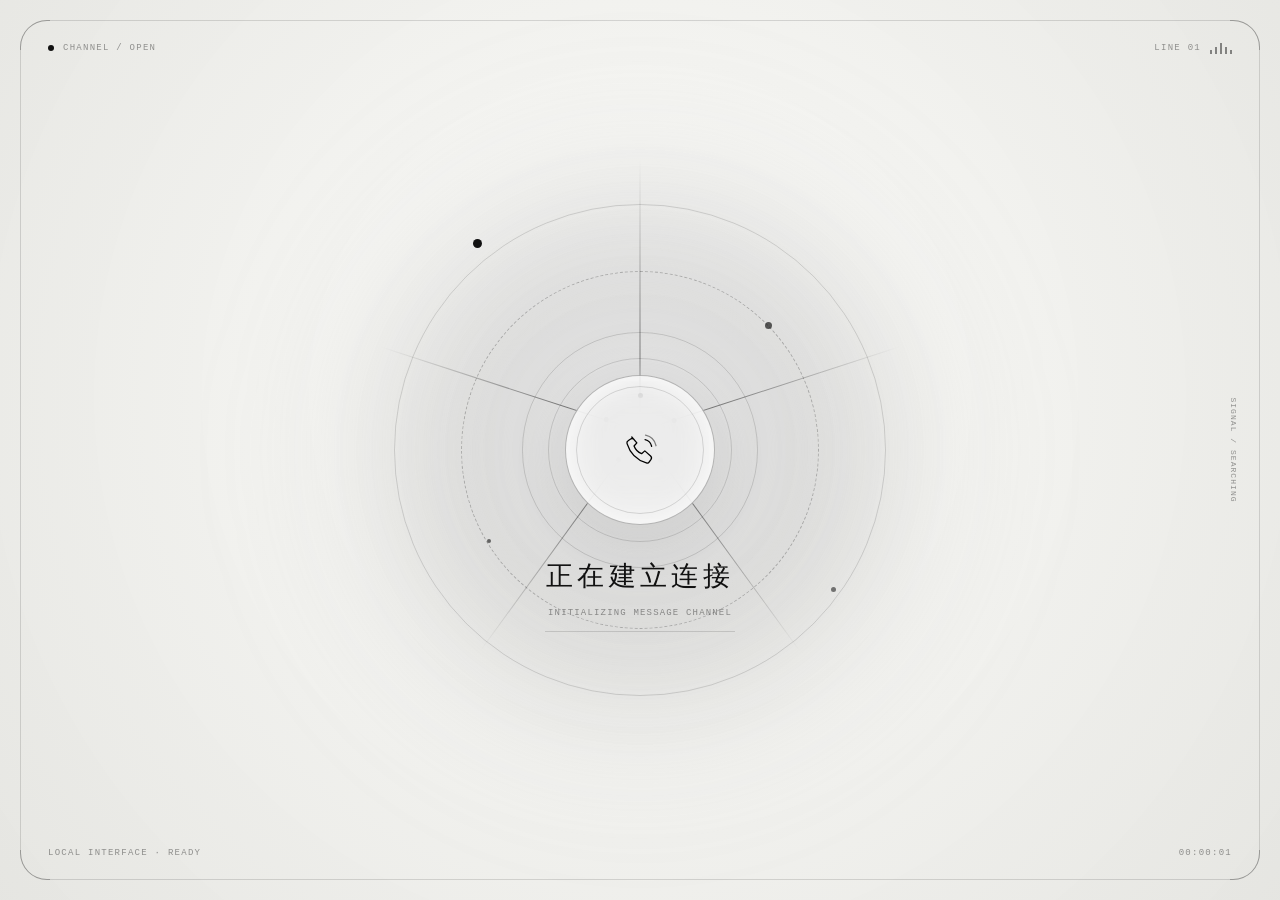
==== commit 234a8730: "更新home" ====
--- a/index.html
+++ b/index.html
@@ -92,104 +92,128 @@
       </footer>
     </section>
 
-    <!-- 主入口 -->
-    <section class="home-screen is-hidden" id="homeScreen">
-      <div class="home-background-glow" aria-hidden="true"></div>
-      <div class="home-grain" aria-hidden="true"></div>
-
-      <header class="home-header">
-        <div class="brand-lockup">
-          <span class="brand-kicker">UNKNOWN-MESSAGE</span>
-          <h1>未读信号</h1>
-        </div>
-
-        <span class="brand-index">NO. 001</span>
-      </header>
-
-      <main class="home-main">
-        <div class="home-intro">
-          <p class="home-overline">A PRIVATE MESSAGE INTERFACE</p>
+<!-- 主入口 -->
+<section class="home-screen is-hidden" id="homeScreen">
+  <div class="home-background-glow" aria-hidden="true"></div>
+  <div class="home-grain" aria-hidden="true"></div>
+
+  <div class="home-rule home-rule-top" aria-hidden="true"></div>
+  <div class="home-rule home-rule-side" aria-hidden="true"></div>
+
+  <header class="home-header">
+    <div class="brand-lockup">
+      <span class="brand-kicker">UNKNOWN-MESSAGE</span>
+      <h1>未读<br />信号</h1>
+    </div>
+
+    <div class="home-edition">
+      <span>PRIVATE EDITION</span>
+      <strong>NO. 001</strong>
+      <span>LOCAL / OFFLINE</span>
+    </div>
+  </header>
+
+  <main class="home-main">
+    <section class="home-cover-copy" aria-label="应用介绍">
+      <p class="home-overline">A PLACE FOR THE UNSAID</p>
+
+      <div class="home-title-row">
+        <span class="home-title-number">01</span>
+
+        <div>
+          <h2>有些话，<br />适合留给等待。</h2>
           <p class="home-description">
-            选择一个入口，开始一次随机回应。
+            写下一条问题，让它穿过一段安静的时间，
+            等待一段未被预先写好的回讯。
           </p>
         </div>
-
-        <nav class="home-navigation" aria-label="主导航">
-          <a
-            class="home-entry home-entry-primary"
-            href="./pages/question.html"
+      </div>
+
+      <div class="home-caption-row">
+        <span>ISSUE / A QUIET TRANSMISSION</span>
+        <span>ALL SIGNALS ARE RANDOM</span>
+      </div>
+    </section>
+
+    <nav class="home-navigation" aria-label="主导航">
+      <a
+        class="home-entry home-entry-primary"
+        href="./pages/question.html"
+      >
+        <span class="entry-number">01</span>
+
+        <span class="entry-content">
+          <small>OPEN A PRIVATE CHANNEL</small>
+          <strong>提问箱</strong>
+          <em>写下一件想被听见的事</em>
+        </span>
+
+        <span class="entry-arrow" aria-hidden="true">
+          <svg
+            viewBox="0 0 24 24"
+            fill="none"
+            xmlns="http://www.w3.org/2000/svg"
           >
-            <span class="entry-number">01</span>
-
-            <span class="entry-content">
-              <strong>提问箱</strong>
-              <small>ASK A QUESTION</small>
-            </span>
-
-            <span class="entry-arrow" aria-hidden="true">
-              <svg
-                viewBox="0 0 24 24"
-                fill="none"
-                xmlns="http://www.w3.org/2000/svg"
-              >
-                <path
-                  d="M5 12H19"
-                  stroke="currentColor"
-                  stroke-width="1.4"
-                  stroke-linecap="round"
-                />
-                <path
-                  d="M13 6L19 12L13 18"
-                  stroke="currentColor"
-                  stroke-width="1.4"
-                  stroke-linecap="round"
-                  stroke-linejoin="round"
-                />
-              </svg>
-            </span>
-          </a>
-
-          <a
-            class="home-entry"
-            href="./pages/settings.html"
+            <path
+              d="M5 12H19"
+              stroke="currentColor"
+              stroke-width="1.4"
+              stroke-linecap="round"
+            />
+            <path
+              d="M13 6L19 12L13 18"
+              stroke="currentColor"
+              stroke-width="1.4"
+              stroke-linecap="round"
+              stroke-linejoin="round"
+            />
+          </svg>
+        </span>
+      </a>
+
+      <a
+        class="home-entry home-entry-secondary"
+        href="./pages/settings.html"
+      >
+        <span class="entry-number">02</span>
+
+        <span class="entry-content">
+          <small>ADJUST THE WINDOW</small>
+          <strong>设置</strong>
+          <em>调整等待与字卡的范围</em>
+        </span>
+
+        <span class="entry-arrow" aria-hidden="true">
+          <svg
+            viewBox="0 0 24 24"
+            fill="none"
+            xmlns="http://www.w3.org/2000/svg"
           >
-            <span class="entry-number">02</span>
-
-            <span class="entry-content">
-              <strong>设置</strong>
-              <small>CONFIGURATION</small>
-            </span>
-
-            <span class="entry-arrow" aria-hidden="true">
-              <svg
-                viewBox="0 0 24 24"
-                fill="none"
-                xmlns="http://www.w3.org/2000/svg"
-              >
-                <path
-                  d="M5 12H19"
-                  stroke="currentColor"
-                  stroke-width="1.4"
-                  stroke-linecap="round"
-                />
-                <path
-                  d="M13 6L19 12L13 18"
-                  stroke="currentColor"
-                  stroke-width="1.4"
-                  stroke-linecap="round"
-                  stroke-linejoin="round"
-                />
-              </svg>
-            </span>
-          </a>
-        </nav>
-      </main>
-
-      <footer class="home-footer">
-        <span>ALL SIGNALS ARE RANDOM</span>
-        <span>LOCAL / OFFLINE</span>
-      </footer>
-    </section>
+            <path
+              d="M5 12H19"
+              stroke="currentColor"
+              stroke-width="1.4"
+              stroke-linecap="round"
+            />
+            <path
+              d="M13 6L19 12L13 18"
+              stroke="currentColor"
+              stroke-width="1.4"
+              stroke-linecap="round"
+              stroke-linejoin="round"
+            />
+          </svg>
+        </span>
+      </a>
+    </nav>
+  </main>
+
+  <footer class="home-footer">
+    <span>未读信号 / UNKNOWN-MESSAGE</span>
+    <span>NO NETWORK · NO PREWRITTEN REPLY</span>
+  </footer>
+</section>
+
   </div>
 
   <script src="./js/app.js"></script>
--- a/css/home.css
+++ b/css/home.css
@@ -3,32 +3,70 @@
   display: flex;
   flex-direction: column;
   min-height: 100svh;
+  padding:
+    max(28px, env(safe-area-inset-top))
+    max(28px, env(safe-area-inset-right))
+    max(24px, env(safe-area-inset-bottom))
+    max(28px, env(safe-area-inset-left));
   overflow: hidden;
-  padding:
-    max(32px, env(safe-area-inset-top))
-    max(24px, env(safe-area-inset-right))
-    max(28px, env(safe-area-inset-bottom))
-    max(24px, env(safe-area-inset-left));
+  color: var(--ink);
   background:
     radial-gradient(
-      circle at 50% 38%,
-      rgba(255, 255, 255, 0.96) 0%,
-      rgba(242, 242, 239, 0.9) 45%,
-      rgba(226, 226, 222, 0.98) 100%
+      circle at 72% 34%,
+      rgba(255, 255, 255, 0.98) 0%,
+      rgba(244, 244, 241, 0.9) 37%,
+      rgba(227, 227, 223, 0.98) 100%
     );
 }
 
 .home-background-glow {
   position: absolute;
-  top: 22%;
-  left: 50%;
-  width: min(90vw, 600px);
+  top: 12%;
+  right: -18%;
+  width: min(78vw, 640px);
   aspect-ratio: 1;
   border-radius: 50%;
-  background: rgba(255, 255, 255, 0.7);
-  filter: blur(72px);
+  opacity: 0.7;
+  background: rgba(255, 255, 255, 0.86);
+  filter: blur(78px);
   pointer-events: none;
-  transform: translateX(-50%);
+  animation: home-glow-drift 12s ease-in-out infinite alternate;
+}
+
+.home-grain {
+  position: absolute;
+  inset: 0;
+  z-index: 10;
+  pointer-events: none;
+  opacity: 0.18;
+  background-image:
+    radial-gradient(
+      rgba(0, 0, 0, 0.2) 0.45px,
+      transparent 0.55px
+    );
+  background-size: 5px 5px;
+  mix-blend-mode: soft-light;
+}
+
+.home-rule {
+  position: absolute;
+  z-index: 1;
+  pointer-events: none;
+  background: var(--line);
+}
+
+.home-rule-top {
+  top: max(18px, env(safe-area-inset-top));
+  right: max(28px, env(safe-area-inset-right));
+  left: max(28px, env(safe-area-inset-left));
+  height: 1px;
+}
+
+.home-rule-side {
+  top: max(18px, env(safe-area-inset-top));
+  bottom: max(18px, env(safe-area-inset-bottom));
+  left: max(18px, env(safe-area-inset-left));
+  width: 1px;
 }
 
 .home-header,
@@ -36,22 +74,26 @@
 .home-footer {
   position: relative;
   z-index: 2;
+  width: 100%;
+  max-width: 760px;
+  margin-right: auto;
+  margin-left: auto;
 }
 
 .home-header {
   display: flex;
   align-items: flex-start;
   justify-content: space-between;
-  width: 100%;
-  max-width: 680px;
-  margin: 0 auto;
+  padding-top: 12px;
 }
 
 .brand-kicker,
-.brand-index,
+.home-edition,
 .home-overline,
+.home-title-number,
+.home-caption-row,
+.entry-number,
 .entry-content small,
-.entry-number,
 .home-footer {
   font-family: var(--font-mono);
   letter-spacing: 0.13em;
@@ -60,21 +102,33 @@
 .brand-kicker {
   display: block;
   color: var(--ink-muted);
-  font-size: 9px;
+  font-size: 8px;
 }
 
 .brand-lockup h1 {
-  margin: 10px 0 0;
-  font-size: clamp(28px, 8vw, 46px);
+  margin: 11px 0 0;
+  font-size: clamp(38px, 11vw, 68px);
+  font-weight: 500;
+  letter-spacing: 0.1em;
+  line-height: 0.84;
+}
+
+.home-edition {
+  display: flex;
+  flex-direction: column;
+  align-items: flex-end;
+  gap: 7px;
+  padding-top: 3px;
+  color: var(--ink-muted);
+  font-size: 7px;
+  text-align: right;
+}
+
+.home-edition strong {
+  color: var(--ink);
+  font-size: 10px;
   font-weight: 500;
   letter-spacing: 0.15em;
-  line-height: 1;
-}
-
-.brand-index {
-  padding-top: 2px;
-  color: var(--ink-muted);
-  font-size: 9px;
 }
 
 .home-main {
@@ -82,50 +136,88 @@
   flex: 1;
   flex-direction: column;
   justify-content: center;
-  width: 100%;
-  max-width: 680px;
-  margin: 0 auto;
-  padding: 60px 0;
-}
-
-.home-intro {
-  margin-bottom: 30px;
+  padding: 42px 0 32px;
+}
+
+.home-cover-copy {
+  margin-bottom: 34px;
 }
 
 .home-overline {
+  margin: 0 0 15px;
+  color: var(--ink-muted);
+  font-size: 8px;
+}
+
+.home-title-row {
+  display: grid;
+  grid-template-columns: 48px minmax(0, 1fr);
+  gap: 14px;
+  align-items: start;
+}
+
+.home-title-number {
+  padding-top: 8px;
+  color: var(--ink-muted);
+  font-size: 9px;
+}
+
+.home-title-row h2 {
   margin: 0;
-  color: var(--ink-muted);
-  font-size: 9px;
+  font-size: clamp(25px, 7.2vw, 44px);
+  font-weight: 500;
+  letter-spacing: 0.09em;
+  line-height: 1.28;
 }
 
 .home-description {
-  margin: 13px 0 0;
+  max-width: 390px;
+  margin: 17px 0 0;
   color: var(--ink-soft);
-  font-size: 14px;
-  letter-spacing: 0.08em;
+  font-size: 13px;
+  letter-spacing: 0.055em;
+  line-height: 1.9;
+}
+
+.home-caption-row {
+  display: flex;
+  justify-content: space-between;
+  gap: 16px;
+  margin-top: 25px;
+  padding-top: 11px;
+  border-top: 1px solid var(--line);
+  color: var(--ink-muted);
+  font-size: 7px;
+  line-height: 1.6;
+}
+
+.home-caption-row span:last-child {
+  text-align: right;
 }
 
 .home-navigation {
   display: grid;
-  gap: 12px;
+  grid-template-columns: 1.35fr 0.9fr;
+  gap: 10px;
 }
 
 .home-entry {
   position: relative;
   display: flex;
-  align-items: center;
-  min-height: 96px;
+  flex-direction: column;
+  min-height: 212px;
+  padding: 17px;
   overflow: hidden;
-  padding: 22px 20px;
-  border: 1px solid var(--line);
-  border-radius: 18px;
-  background: rgba(255, 255, 255, 0.34);
+  border: 1px solid var(--line-strong);
+  border-radius: 3px;
+  background: rgba(255, 255, 255, 0.3);
   box-shadow:
-    inset 0 1px 0 rgba(255, 255, 255, 0.7),
-    0 16px 40px rgba(17, 17, 17, 0.035);
+    inset 0 1px 0 rgba(255, 255, 255, 0.74),
+    0 16px 36px rgba(17, 17, 17, 0.04);
   backdrop-filter: blur(20px);
   -webkit-backdrop-filter: blur(20px);
   transition:
+    color 0.35s ease,
     border-color 0.35s ease,
     background 0.35s ease,
     transform 0.35s ease,
@@ -135,67 +227,109 @@
 .home-entry::before {
   position: absolute;
   top: 0;
-  bottom: 0;
-  left: 0;
-  width: 2px;
+  right: 0;
+  width: 46px;
+  height: 46px;
   content: "";
-  background: var(--ink);
+  border-top: 1px solid var(--ink);
+  border-right: 1px solid var(--ink);
   opacity: 0;
-  transform: scaleY(0);
+  transform: translate(8px, -8px);
   transition:
     opacity 0.35s ease,
     transform 0.35s ease;
 }
 
+.home-entry-primary {
+  color: var(--paper);
+  border-color: var(--ink);
+  background: var(--ink);
+}
+
+.home-entry-primary::before {
+  border-color: var(--paper);
+}
+
+.home-entry-secondary {
+  justify-content: flex-end;
+}
+
 .home-entry:hover,
 .home-entry:focus-visible {
-  border-color: var(--line-strong);
-  background: rgba(255, 255, 255, 0.68);
+  border-color: var(--ink);
   box-shadow:
-    inset 0 1px 0 rgba(255, 255, 255, 0.9),
-    0 20px 48px rgba(17, 17, 17, 0.08);
-  transform: translateY(-3px);
+    inset 0 1px 0 rgba(255, 255, 255, 0.8),
+    0 23px 48px rgba(17, 17, 17, 0.1);
   outline: none;
+  transform: translateY(-4px);
+}
+
+.home-entry-primary:hover,
+.home-entry-primary:focus-visible {
+  color: var(--paper);
+  background: #292929;
+}
+
+.home-entry-secondary:hover,
+.home-entry-secondary:focus-visible {
+  color: var(--ink);
+  background: rgba(255, 255, 255, 0.74);
 }
 
 .home-entry:hover::before,
 .home-entry:focus-visible::before {
   opacity: 1;
-  transform: scaleY(1);
+  transform: translate(0, 0);
 }
 
 .entry-number {
-  width: 42px;
-  color: var(--ink-muted);
+  color: inherit;
+  opacity: 0.58;
   font-size: 9px;
 }
 
 .entry-content {
   display: flex;
-  flex: 1;
   flex-direction: column;
   gap: 9px;
+  margin-top: auto;
+}
+
+.entry-content small {
+  color: inherit;
+  opacity: 0.57;
+  font-size: 7px;
+  line-height: 1.4;
 }
 
 .entry-content strong {
-  font-size: 20px;
+  font-size: clamp(20px, 5vw, 29px);
   font-weight: 500;
-  letter-spacing: 0.12em;
-}
-
-.entry-content small {
-  color: var(--ink-muted);
-  font-size: 8px;
+  letter-spacing: 0.11em;
+  line-height: 1;
+}
+
+.entry-content em {
+  color: inherit;
+  opacity: 0.65;
+  font-size: 11px;
+  font-style: normal;
+  letter-spacing: 0.045em;
+  line-height: 1.7;
 }
 
 .entry-arrow {
+  position: absolute;
+  right: 16px;
+  bottom: 16px;
   display: grid;
-  width: 36px;
-  height: 36px;
+  width: 35px;
+  height: 35px;
   place-items: center;
-  border: 1px solid var(--line);
+  border: 1px solid currentColor;
   border-radius: 50%;
-  color: var(--ink-soft);
+  color: inherit;
+  opacity: 0.76;
   transition:
     color 0.35s ease,
     background 0.35s ease,
@@ -203,61 +337,125 @@
 }
 
 .entry-arrow svg {
-  width: 18px;
-  height: 18px;
-}
-
-.home-entry:hover .entry-arrow,
-.home-entry:focus-visible .entry-arrow {
+  width: 17px;
+  height: 17px;
+}
+
+.home-entry-primary:hover .entry-arrow,
+.home-entry-primary:focus-visible .entry-arrow {
+  color: var(--ink);
+  background: var(--paper);
+  transform: translate(3px, -3px);
+}
+
+.home-entry-secondary:hover .entry-arrow,
+.home-entry-secondary:focus-visible .entry-arrow {
   color: var(--paper);
   background: var(--ink);
-  transform: translateX(3px);
+  transform: translate(3px, -3px);
 }
 
 .home-footer {
   display: flex;
   justify-content: space-between;
-  width: 100%;
-  max-width: 680px;
-  margin: 0 auto;
-  color: var(--ink-muted);
-  font-size: 8px;
-}
-
-@media (max-width: 480px) {
+  gap: 18px;
+  padding-top: 14px;
+  border-top: 1px solid var(--line);
+  color: var(--ink-muted);
+  font-size: 7px;
+  line-height: 1.5;
+}
+
+.home-footer span:last-child {
+  text-align: right;
+}
+
+@keyframes home-glow-drift {
+  from {
+    transform: translate(-4%, -5%) scale(0.9);
+  }
+
+  to {
+    transform: translate(8%, 8%) scale(1.1);
+  }
+}
+
+@media (max-width: 540px) {
   .home-screen {
-    padding-right: 20px;
-    padding-left: 20px;
-  }
-
-  .brand-lockup h1 {
-    font-size: 30px;
-  }
-
-  .home-main {
-    padding-top: 46px;
-    padding-bottom: 46px;
+    padding-right: 22px;
+    padding-left: 28px;
+  }
+
+  .home-rule-top {
+    right: 22px;
+    left: 28px;
+  }
+
+  .home-title-row {
+    grid-template-columns: 34px minmax(0, 1fr);
+    gap: 9px;
+  }
+
+  .home-title-row h2 {
+    font-size: 29px;
+  }
+
+  .home-navigation {
+    grid-template-columns: 1.24fr 0.86fr;
+  }
+
+  .home-entry {
+    min-height: 190px;
+    padding: 15px;
+  }
+
+  .entry-content strong {
+    font-size: 22px;
+  }
+
+  .entry-content em {
+    font-size: 10px;
+  }
+}
+
+@media (max-width: 370px) {
+  .home-edition span {
+    font-size: 6px;
+  }
+
+  .home-title-row h2 {
+    font-size: 26px;
   }
 
   .home-description {
-    font-size: 13px;
+    font-size: 12px;
+  }
+
+  .home-navigation {
+    gap: 8px;
   }
 
   .home-entry {
-    min-height: 88px;
-    padding: 19px 16px;
-  }
-
-  .entry-number {
-    width: 34px;
+    min-height: 176px;
+    padding: 13px;
   }
 
   .entry-content strong {
-    font-size: 18px;
+    font-size: 20px;
+  }
+
+  .entry-content em {
+    font-size: 9px;
+  }
+
+  .entry-arrow {
+    width: 31px;
+    height: 31px;
+    right: 12px;
+    bottom: 12px;
   }
 
   .home-footer {
-    gap: 20px;
-    font-size: 7px;
-  }
-}
+    font-size: 6px;
+  }
+}
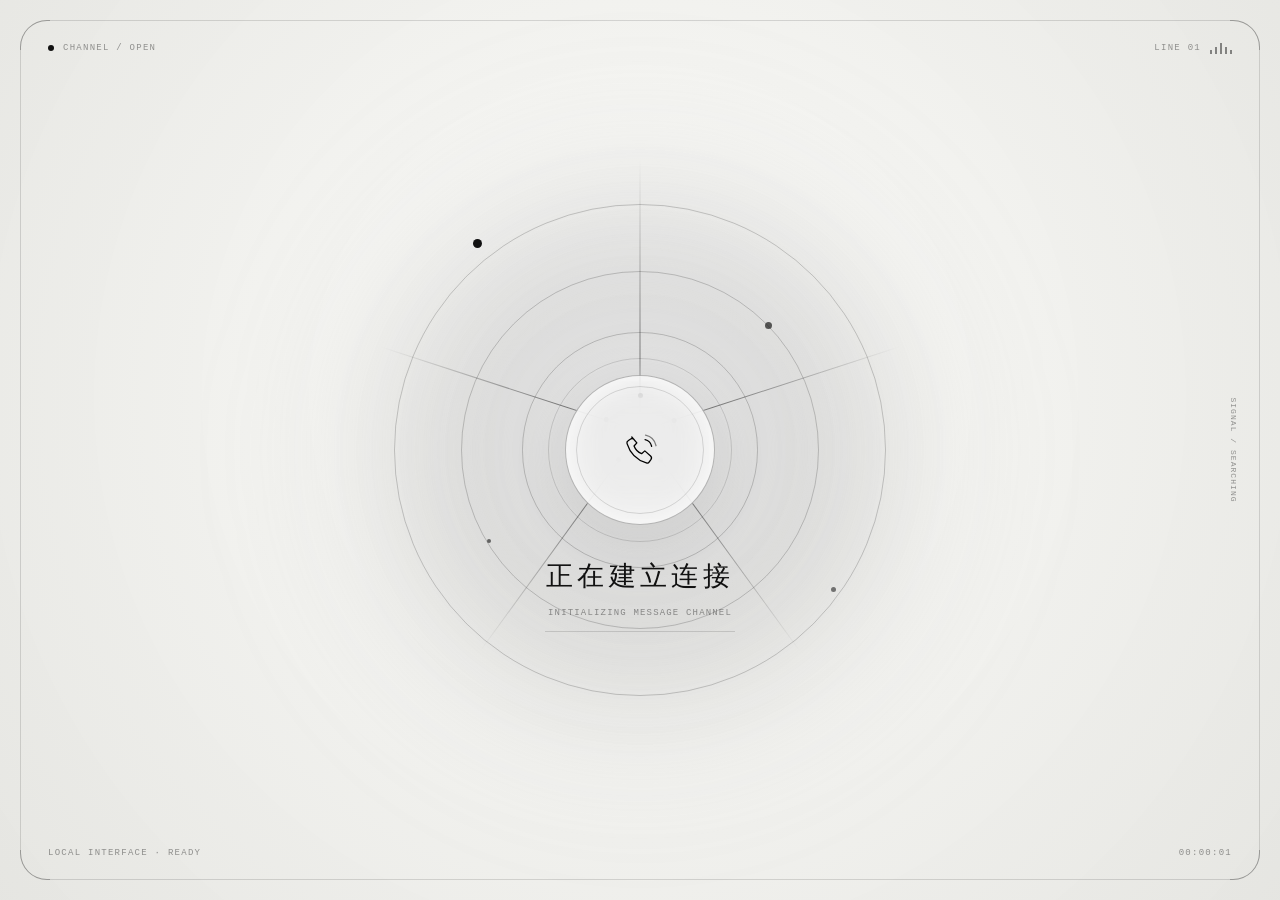
==== commit 60b7f961: "shahe" ====
--- a/index.html
+++ b/index.html
@@ -1,3 +1,4 @@
+
 <!DOCTYPE html>
 <html lang="zh-CN">
 <head>
@@ -12,14 +13,19 @@
 
   <title>未读信号 · UNKNOWN-MESSAGE</title>
 
+  <!-- 引入所有页面的 CSS 样式文件（统一在 ./css/ 路径下） -->
   <link rel="stylesheet" href="./css/base.css" />
   <link rel="stylesheet" href="./css/loading.css" />
   <link rel="stylesheet" href="./css/home.css" />
+  <link rel="stylesheet" href="./css/question.css" />
+  <link rel="stylesheet" href="./css/question-layout.css" />
+  <link rel="stylesheet" href="./css/settings.css" />
 </head>
 
 <body>
   <div class="app-shell">
-    <!-- 加载页 -->
+    
+    <!-- 0. 开场加载页 -->
     <section
       class="loading-screen"
       id="loadingScreen"
@@ -92,130 +98,803 @@
       </footer>
     </section>
 
-<!-- 主入口 -->
-<section class="home-screen is-hidden" id="homeScreen">
-  <div class="home-background-glow" aria-hidden="true"></div>
-  <div class="home-grain" aria-hidden="true"></div>
-
-  <div class="home-rule home-rule-top" aria-hidden="true"></div>
-  <div class="home-rule home-rule-side" aria-hidden="true"></div>
-
-  <header class="home-header">
-    <div class="brand-lockup">
-      <span class="brand-kicker">UNKNOWN-MESSAGE</span>
-      <h1>未读<br />信号</h1>
-    </div>
-
-    <div class="home-edition">
-      <span>PRIVATE EDITION</span>
-      <strong>NO. 001</strong>
-      <span>LOCAL / OFFLINE</span>
-    </div>
-  </header>
-
-  <main class="home-main">
-    <section class="home-cover-copy" aria-label="应用介绍">
-      <p class="home-overline">A PLACE FOR THE UNSAID</p>
-
-      <div class="home-title-row">
-        <span class="home-title-number">01</span>
-
-        <div>
-          <h2>有些话，<br />适合留给等待。</h2>
-          <p class="home-description">
-            写下一条问题，让它穿过一段安静的时间，
-            等待一段未被预先写好的回讯。
-          </p>
-        </div>
-      </div>
-
-      <div class="home-caption-row">
-        <span>ISSUE / A QUIET TRANSMISSION</span>
-        <span>ALL SIGNALS ARE RANDOM</span>
-      </div>
+    <!-- 1. 首页视图 -->
+    <section class="home-screen is-hidden" id="homeScreen">
+      <div class="home-background-glow" aria-hidden="true"></div>
+      <div class="home-grain" aria-hidden="true"></div>
+
+      <div class="home-rule home-rule-top" aria-hidden="true"></div>
+      <div class="home-rule home-rule-side" aria-hidden="true"></div>
+
+      <header class="home-header">
+        <div class="brand-lockup">
+          <span class="brand-kicker">UNKNOWN-MESSAGE</span>
+          <h1>未读<br />信号</h1>
+        </div>
+
+        <div class="home-edition">
+          <span>PRIVATE EDITION</span>
+          <strong>NO. 001</strong>
+          <span>LOCAL / OFFLINE</span>
+        </div>
+      </header>
+
+      <main class="home-main">
+        <section class="home-cover-copy" aria-label="应用介绍">
+          <p class="home-overline">A PLACE FOR THE UNSAID</p>
+
+          <div class="home-title-row">
+            <span class="home-title-number">01</span>
+
+            <div>
+              <h2>有些话，<br />适合留给等待。</h2>
+              <p class="home-description">
+                写下一条问题，让它穿过一段安静的时间，
+                等待一段未被预先写好的回讯。
+              </p>
+            </div>
+          </div>
+
+          <div class="home-caption-row">
+            <span>ISSUE / A QUIET TRANSMISSION</span>
+            <span>ALL SIGNALS ARE RANDOM</span>
+          </div>
+        </section>
+
+        <nav class="home-navigation" aria-label="主导航">
+          <a
+            class="home-entry home-entry-primary"
+            id="btnToQuestion"
+            href="javascript:void(0)"
+          >
+            <span class="entry-number">01</span>
+
+            <span class="entry-content">
+              <small>OPEN A PRIVATE CHANNEL</small>
+              <strong>提问箱</strong>
+              <em>写下一件想被听见的事</em>
+            </span>
+
+            <span class="entry-arrow" aria-hidden="true">
+              <svg
+                viewBox="0 0 24 24"
+                fill="none"
+                xmlns="http://www.w3.org/2000/svg"
+              >
+                <path
+                  d="M5 12H19"
+                  stroke="currentColor"
+                  stroke-width="1.4"
+                  stroke-linecap="round"
+                />
+                <path
+                  d="M13 6L19 12L13 18"
+                  stroke="currentColor"
+                  stroke-width="1.4"
+                  stroke-linecap="round"
+                  stroke-linejoin="round"
+                />
+              </svg>
+            </span>
+          </a>
+
+          <a
+            class="home-entry home-entry-secondary"
+            id="btnToSettings"
+            href="javascript:void(0)"
+          >
+            <span class="entry-number">02</span>
+
+            <span class="entry-content">
+              <small>ADJUST THE WINDOW</small>
+              <strong>设置</strong>
+              <em>调整等待与字卡的范围</em>
+            </span>
+
+            <span class="entry-arrow" aria-hidden="true">
+              <svg
+                viewBox="0 0 24 24"
+                fill="none"
+                xmlns="http://www.w3.org/2000/svg"
+              >
+                <path
+                  d="M5 12H19"
+                  stroke="currentColor"
+                  stroke-width="1.4"
+                  stroke-linecap="round"
+                />
+                <path
+                  d="M13 6L19 12L13 18"
+                  stroke="currentColor"
+                  stroke-width="1.4"
+                  stroke-linecap="round"
+                  stroke-linejoin="round"
+                />
+              </svg>
+            </span>
+          </a>
+        </nav>
+      </main>
+
+      <footer class="home-footer">
+        <span>未读信号 / UNKNOWN-MESSAGE</span>
+        <span>NO NETWORK · NO PREWRITTEN REPLY</span>
+      </footer>
     </section>
 
-    <nav class="home-navigation" aria-label="主导航">
-      <a
-        class="home-entry home-entry-primary"
-        href="./pages/question.html"
-      >
-        <span class="entry-number">01</span>
-
-        <span class="entry-content">
-          <small>OPEN A PRIVATE CHANNEL</small>
-          <strong>提问箱</strong>
-          <em>写下一件想被听见的事</em>
-        </span>
-
-        <span class="entry-arrow" aria-hidden="true">
+    <!-- 2. 提问箱视图 (默认隐藏 is-hidden) -->
+    <main class="question-page is-drawer-open is-hidden" id="questionPage">
+      <div class="question-grain" aria-hidden="true"></div>
+      <div class="question-ambient ambient-one" aria-hidden="true"></div>
+      <div class="question-ambient ambient-two" aria-hidden="true"></div>
+
+      <header class="question-header">
+        <a class="back-button" id="btnQuestionBack" href="javascript:void(0)" aria-label="返回主页">
           <svg
             viewBox="0 0 24 24"
             fill="none"
             xmlns="http://www.w3.org/2000/svg"
+            aria-hidden="true"
           >
             <path
-              d="M5 12H19"
+              d="M19 12H5"
               stroke="currentColor"
               stroke-width="1.4"
               stroke-linecap="round"
             />
             <path
-              d="M13 6L19 12L13 18"
+              d="M11 6L5 12L11 18"
               stroke="currentColor"
               stroke-width="1.4"
               stroke-linecap="round"
               stroke-linejoin="round"
             />
           </svg>
-        </span>
-      </a>
-
-      <a
-        class="home-entry home-entry-secondary"
-        href="./pages/settings.html"
-      >
-        <span class="entry-number">02</span>
-
-        <span class="entry-content">
-          <small>ADJUST THE WINDOW</small>
-          <strong>设置</strong>
-          <em>调整等待与字卡的范围</em>
-        </span>
-
-        <span class="entry-arrow" aria-hidden="true">
+        </a>
+
+        <div class="question-brand">
+          <span>UNKNOWN-MESSAGE</span>
+          <strong>提问箱</strong>
+        </div>
+
+        <button
+          class="header-icon-button"
+          id="exportButton"
+          type="button"
+          aria-label="生成对话长图"
+        >
           <svg
             viewBox="0 0 24 24"
             fill="none"
             xmlns="http://www.w3.org/2000/svg"
+            aria-hidden="true"
+          >
+            <rect
+              x="4"
+              y="4"
+              width="16"
+              height="16"
+              rx="2"
+              stroke="currentColor"
+              stroke-width="1.4"
+            />
+            <path
+              d="M8 15L10.7 12.3L12.8 14.4L15.1 11.8L18 15"
+              stroke="currentColor"
+              stroke-width="1.4"
+              stroke-linecap="round"
+              stroke-linejoin="round"
+            />
+            <circle cx="9" cy="9" r="1.2" fill="currentColor" />
+          </svg>
+        </button>
+      </header>
+
+      <section class="session-meta" aria-label="当前传输设置">
+        <div class="session-meta-line">
+          <span class="meta-dot"></span>
+          <span>MESSAGE INTERFACE / ACTIVE</span>
+        </div>
+
+        <button class="wait-setting-link" id="waitSettingLink" type="button">
+          <span>回复上限</span>
+          <strong id="waitTimeLabel">05:00</strong>
+        </button>
+      </section>
+
+      <section class="conversation-area" id="conversationArea" aria-live="polite">
+        <div class="empty-conversation" id="emptyConversation">
+          <div class="empty-orbit empty-orbit-one" aria-hidden="true"></div>
+          <div class="empty-orbit empty-orbit-two" aria-hidden="true"></div>
+
+          <p class="empty-eyebrow">A QUIET PLACE FOR ONE QUESTION</p>
+          <h1>让一个问题停在这里</h1>
+          <p class="empty-description">
+            写下它，随后留出一段不被催促的空白。
+          </p>
+        </div>
+
+        <div class="message-list" id="messageList"></div>
+      </section>
+
+      <section class="composer-panel" id="composerPanel" aria-label="提问终端">
+        <div class="composer-drawer-top">
+          <div class="composer-drawer-layer composer-drawer-layer-one" aria-hidden="true"></div>
+          <div class="composer-drawer-layer composer-drawer-layer-two" aria-hidden="true"></div>
+
+          <button
+            class="drawer-toggle"
+            id="drawerToggle"
+            type="button"
+            aria-expanded="true"
+            aria-controls="questionForm"
+          >
+            <span class="drawer-handle" aria-hidden="true"></span>
+            <span class="drawer-toggle-copy">
+              <span>QUESTION TERMINAL</span>
+              <strong>提问抽屉</strong>
+            </span>
+            <span class="drawer-toggle-state">收束</span>
+          </button>
+        </div>
+
+        <div class="composer-drawer-content">
+          <div class="composer-intro">
+            <span class="composer-index">01 / QUESTION TERMINAL</span>
+            <strong>写下想被听见的事</strong>
+            <p>这不是即时对话。每一次开启，都会留下一段独立的等待。</p>
+          </div>
+
+          <form class="question-form" id="questionForm">
+            <label class="field-group field-recipient">
+              <span class="field-label">提问对象 / TO</span>
+              <input
+                id="recipientInput"
+                name="recipient"
+                type="text"
+                maxlength="24"
+                autocomplete="off"
+                placeholder="姓名或一个称呼"
+              />
+            </label>
+
+            <label class="field-group field-question">
+              <span class="field-label">你的问题 / QUESTION</span>
+              <textarea
+                id="questionInput"
+                name="question"
+                rows="4"
+                maxlength="160"
+                placeholder="把此刻无法确认的事，写在这里"
+              ></textarea>
+            </label>
+
+            <div
+              class="response-category-picker"
+              id="responseCategoryPicker"
+              aria-labelledby="responseCategoryTitle"
+            >
+              <div class="response-category-picker-header">
+                <div>
+                  <span id="responseCategoryTitle">本次回应启用分类</span>
+                  <small>仅作用于这一次发送</small>
+                </div>
+
+                <button
+                  class="category-select-all-button"
+                  id="selectAllCategoriesButton"
+                  type="button"
+                >
+                  全选
+                </button>
+              </div>
+
+              <div
+                class="response-category-options"
+                id="responseCategoryOptions"
+                aria-live="polite"
+              ></div>
+
+              <p
+                class="response-category-warning is-hidden"
+                id="responseCategoryWarning"
+              >
+                请至少保留一个字卡分类。
+              </p>
+            </div>
+
+            <div class="form-bottom">
+              <span class="character-count" id="characterCount">0 / 160</span>
+
+              <button class="send-button" id="sendButton" type="submit">
+                <span>OPEN CHANNEL</span>
+                <svg
+                  viewBox="0 0 24 24"
+                  fill="none"
+                  xmlns="http://www.w3.org/2000/svg"
+                  aria-hidden="true"
+                >
+                  <path
+                    d="M5 12H19"
+                    stroke="currentColor"
+                    stroke-width="1.4"
+                    stroke-linecap="round"
+                  />
+                  <path
+                    d="M13 6L19 12L13 18"
+                    stroke="currentColor"
+                    stroke-width="1.4"
+                    stroke-linecap="round"
+                    stroke-linejoin="round"
+                  />
+                </svg>
+              </button>
+            </div>
+          </form>
+
+          <div class="record-notice">
+            <svg
+              viewBox="0 0 24 24"
+              fill="none"
+              xmlns="http://www.w3.org/2000/svg"
+              aria-hidden="true"
+            >
+              <path
+                d="M12 7V12"
+                stroke="currentColor"
+                stroke-width="1.4"
+                stroke-linecap="round"
+              />
+              <circle cx="12" cy="16" r="0.8" fill="currentColor" />
+              <path
+                d="M10.3 4.2L3.9 15.2C3.1 16.6 4.1 18.3 5.7 18.3H18.3C19.9 18.3 20.9 16.6 20.1 15.2L13.7 4.2C12.9 2.9 11.1 2.9 10.3 4.2Z"
+                stroke="currentColor"
+                stroke-width="1.4"
+                stroke-linejoin="round"
+              />
+            </svg>
+
+            <span>记录仅暂存于当前设备。</span>
+
+            <button id="clearHistoryButton" type="button">
+              清除记录
+            </button>
+          </div>
+        </div>
+      </section>
+
+      <!-- 导出弹窗 -->
+      <div class="export-layer is-hidden" id="exportLayer" role="dialog" aria-modal="true">
+        <div class="export-backdrop" data-close-export="true"></div>
+
+        <section class="export-dialog" aria-label="对话长图">
+          <header class="export-dialog-header">
+            <div>
+              <span>MESSAGE ARCHIVE</span>
+              <strong>对话长图已生成</strong>
+            </div>
+
+            <button
+              class="header-icon-button"
+              id="closeExportButton"
+              type="button"
+              aria-label="关闭长图预览"
+            >
+              <svg
+                viewBox="0 0 24 24"
+                fill="none"
+                xmlns="http://www.w3.org/2000/svg"
+                aria-hidden="true"
+              >
+                <path
+                  d="M6 6L18 18M18 6L6 18"
+                  stroke="currentColor"
+                  stroke-width="1.4"
+                  stroke-linecap="round"
+                />
+              </svg>
+            </button>
+          </header>
+
+          <div class="export-image-wrap">
+            <img id="exportImage" alt="未读信号对话记录长图" />
+          </div>
+
+          <p class="export-help">
+            长按图片保存；桌面设备可使用下载按钮保存。
+          </p>
+
+          <a class="download-button" id="downloadButton" download="unknown-message-record.png">
+            下载长图
+          </a>
+        </section>
+      </div>
+    </main>
+
+    <!-- 3. 设置视图 (默认隐藏 is-hidden) -->
+    <main class="settings-page is-hidden" id="settingsPage">
+      <div class="settings-grain" aria-hidden="true"></div>
+      <div class="settings-ambient settings-ambient-one" aria-hidden="true"></div>
+      <div class="settings-ambient settings-ambient-two" aria-hidden="true"></div>
+
+      <header class="settings-header">
+        <a class="settings-back-button" id="btnSettingsBack" href="javascript:void(0)" aria-label="返回主页">
+          <svg
+            viewBox="0 0 24 24"
+            fill="none"
+            xmlns="http://www.w3.org/2000/svg"
+            aria-hidden="true"
           >
             <path
-              d="M5 12H19"
+              d="M19 12H5"
               stroke="currentColor"
               stroke-width="1.4"
               stroke-linecap="round"
             />
             <path
-              d="M13 6L19 12L13 18"
+              d="M11 6L5 12L11 18"
               stroke="currentColor"
               stroke-width="1.4"
               stroke-linecap="round"
               stroke-linejoin="round"
             />
           </svg>
-        </span>
-      </a>
-    </nav>
-  </main>
-
-  <footer class="home-footer">
-    <span>未读信号 / UNKNOWN-MESSAGE</span>
-    <span>NO NETWORK · NO PREWRITTEN REPLY</span>
-  </footer>
-</section>
+        </a>
+
+        <div class="settings-brand">
+          <span>UNKNOWN-MESSAGE</span>
+          <strong>设置</strong>
+        </div>
+
+        <span class="settings-index">02</span>
+      </header>
+
+      <section class="settings-intro">
+        <span>CONFIGURATION / LOCAL ONLY</span>
+        <h1>调整回应抵达前的空白</h1>
+        <p>设置仅保留在当前设备，不会上传或发送至任何地方。</p>
+      </section>
+
+      <div class="settings-content">
+        <section class="settings-section" aria-labelledby="waitSectionTitle">
+          <div class="section-heading">
+            <div>
+              <span>01 / RESPONSE LIMIT</span>
+              <h2 id="waitSectionTitle">回复上限</h2>
+            </div>
+
+            <output class="wait-output" id="waitSecondsOutput">05:00</output>
+          </div>
+
+          <div class="wait-control">
+            <input
+              id="waitSecondsRange"
+              type="range"
+              min="30"
+              max="900"
+              step="30"
+              value="300"
+              aria-label="回复上限时长"
+            />
+
+            <div class="range-labels" aria-hidden="true">
+              <span>00:30</span>
+              <span>15:00</span>
+            </div>
+          </div>
+
+          <p class="section-help">
+            每次发送后，系统会在此时间范围内保持等待；到达上限仍无回应时才触发默认回音。
+          </p>
+        </section>
+
+        <section class="settings-section" aria-labelledby="categorySectionTitle">
+          <div class="section-heading">
+            <div>
+              <span>02 / CARD CATEGORIES</span>
+              <h2 id="categorySectionTitle">默认启用分类</h2>
+            </div>
+
+            <span class="section-count" id="activeCategoryCount">0 已启用</span>
+          </div>
+
+          <p class="section-help">
+            这里的状态会作为下次进入提问箱时的默认选择；每次发送前仍可临时调整。
+          </p>
+
+          <div class="category-toggle-list" id="categoryToggleList"></div>
+        </section>
+
+        <section class="settings-section" aria-labelledby="customSectionTitle">
+          <div class="section-heading section-heading-stack">
+            <div>
+              <span>03 / CUSTOM CARD LIBRARY</span>
+              <h2 id="customSectionTitle">自定义字卡</h2>
+            </div>
+
+            <div class="section-actions">
+              <button class="outline-button" id="createCategoryButton" type="button">
+                <span>新建分类</span>
+              </button>
+
+              <button class="solid-button" id="openImportButton" type="button">
+                <span>批量导入</span>
+              </button>
+            </div>
+          </div>
+
+          <p class="section-help">
+            每个分类可以收纳多张字卡。批量导入时，一行视为一张字卡，重复内容将自动跳过。
+          </p>
+
+          <div class="custom-category-list" id="customCategoryList"></div>
+        </section>
+      </div>
+
+      <footer class="settings-footer">
+        <span>LOCAL CONFIGURATION / OFFLINE</span>
+        <strong>by shadow</strong>
+      </footer>
+
+      <!-- 设置相关弹窗 -->
+      <div
+        class="settings-layer is-hidden"
+        id="categoryDialogLayer"
+        role="dialog"
+        aria-modal="true"
+        aria-labelledby="categoryDialogTitle"
+      >
+        <div class="settings-backdrop" data-close-category-dialog="true"></div>
+
+        <section class="settings-dialog">
+          <header class="dialog-header">
+            <div>
+              <span id="categoryDialogKicker">CREATE CATEGORY</span>
+              <strong id="categoryDialogTitle">新建分类</strong>
+            </div>
+
+            <button
+              class="dialog-close-button"
+              type="button"
+              data-close-category-dialog="true"
+              aria-label="关闭"
+            >
+              <svg
+                viewBox="0 0 24 24"
+                fill="none"
+                xmlns="http://www.w3.org/2000/svg"
+                aria-hidden="true"
+              >
+                <path
+                  d="M6 6L18 18M18 6L6 18"
+                  stroke="currentColor"
+                  stroke-width="1.4"
+                  stroke-linecap="round"
+                />
+              </svg>
+            </button>
+          </header>
+
+          <form id="categoryForm">
+            <label class="dialog-field">
+              <span>分类名称</span>
+              <input
+                id="categoryNameInput"
+                type="text"
+                maxlength="20"
+                autocomplete="off"
+                placeholder="例如：夜间片段"
+              />
+            </label>
+
+            <p class="dialog-note" id="categoryDialogNote">
+              分类名称不能与现有分类重复。
+            </p>
+
+            <div class="dialog-actions">
+              <button
+                class="text-button"
+                type="button"
+                data-close-category-dialog="true"
+              >
+                取消
+              </button>
+
+              <button class="solid-button" type="submit">
+                确认保存
+              </button>
+            </div>
+          </form>
+        </section>
+      </div>
+
+      <div
+        class="settings-layer is-hidden"
+        id="importDialogLayer"
+        role="dialog"
+        aria-modal="true"
+        aria-labelledby="importDialogTitle"
+      >
+        <div class="settings-backdrop" data-close-import-dialog="true"></div>
+
+        <section class="settings-dialog import-dialog">
+          <header class="dialog-header">
+            <div>
+              <span>BATCH IMPORT / TEXT ONLY</span>
+              <strong id="importDialogTitle">批量导入字卡</strong>
+            </div>
+
+            <button
+              class="dialog-close-button"
+              type="button"
+              data-close-import-dialog="true"
+              aria-label="关闭"
+            >
+              <svg
+                viewBox="0 0 24 24"
+                fill="none"
+                xmlns="http://www.w3.org/2000/svg"
+                aria-hidden="true"
+              >
+                <path
+                  d="M6 6L18 18M18 6L6 18"
+                  stroke="currentColor"
+                  stroke-width="1.4"
+                  stroke-linecap="round"
+                />
+              </svg>
+            </button>
+          </header>
+
+          <form id="importForm">
+            <label class="dialog-field">
+              <span>导入到分类</span>
+              <select id="importCategorySelect" aria-label="选择导入分类"></select>
+            </label>
+
+            <label class="dialog-field">
+              <span>字卡内容</span>
+              <textarea
+                id="importTextarea"
+                rows="9"
+                maxlength="4000"
+                placeholder="一行一张字卡&#10;例如：&#10;雨停以后再出发&#10;那盏灯还亮着"
+              ></textarea>
+            </label>
+
+            <p class="dialog-note">
+              空行会被跳过；已存在于内置字卡或自定义字卡中的内容不会重复导入。
+            </p>
+
+            <p class="import-result" id="importResult" aria-live="polite"></p>
+
+            <div class="dialog-actions">
+              <button
+                class="text-button"
+                type="button"
+                data-close-import-dialog="true"
+              >
+                取消
+              </button>
+
+              <button class="solid-button" type="submit">
+                开始导入
+              </button>
+            </div>
+          </form>
+        </section>
+      </div>
+
+      <div
+        class="settings-layer is-hidden"
+        id="cardDialogLayer"
+        role="dialog"
+        aria-modal="true"
+        aria-labelledby="cardDialogTitle"
+      >
+        <div class="settings-backdrop" data-close-card-dialog="true"></div>
+
+        <section class="settings-dialog card-edit-dialog">
+          <header class="dialog-header">
+            <div>
+              <span>EDIT CARD / LOCAL ONLY</span>
+              <strong id="cardDialogTitle">编辑字卡</strong>
+            </div>
+
+            <button
+              class="dialog-close-button"
+              type="button"
+              data-close-card-dialog="true"
+              aria-label="关闭编辑字卡弹窗"
+            >
+              <svg
+                viewBox="0 0 24 24"
+                fill="none"
+                xmlns="http://www.w3.org/2000/svg"
+                aria-hidden="true"
+              >
+                <path
+                  d="M6 6L18 18M18 6L6 18"
+                  stroke="currentColor"
+                  stroke-width="1.4"
+                  stroke-linecap="round"
+                />
+              </svg>
+            </button>
+          </header>
+
+          <form id="cardForm">
+            <label class="dialog-field">
+              <span>字卡内容</span>
+
+              <textarea
+                id="cardContentInput"
+                rows="4"
+                maxlength="160"
+                placeholder="写下这张字卡"
+              ></textarea>
+            </label>
+
+            <p class="dialog-note" id="cardDialogNote">
+              保存时会自动清理首尾空格；内容不能与已有内置或自定义字卡重复。
+            </p>
+
+            <div class="dialog-actions">
+              <button
+                class="text-button"
+                type="button"
+                data-close-card-dialog="true"
+              >
+                取消
+              </button>
+
+              <button class="solid-button" type="submit">
+                保存修改
+              </button>
+            </div>
+          </form>
+        </section>
+      </div>
+    </main>
 
   </div>
 
+  <!-- 按依赖顺序引入所有 JS 文件（统一使用 ./js/ 路径） -->
+  <script src="./js/data/cards.js"></script>
+  <script src="./js/utils/storage.js"></script>
+  <script type="module" src="./js/question.js"></script>
+  <script type="module" src="./js/settings.js"></script>
   <script src="./js/app.js"></script>
+
+  <!-- 抽屉微动效逻辑 -->
+  <script>
+    (() => {
+      const questionPage = document.getElementById("questionPage");
+      const drawerToggle = document.getElementById("drawerToggle");
+
+      if (!questionPage || !drawerToggle) {
+        return;
+      }
+
+      const updateDrawer = () => {
+        const isOpen = questionPage.classList.contains("is-drawer-open");
+        drawerToggle.setAttribute("aria-expanded", String(isOpen));
+        const state = drawerToggle.querySelector(".drawer-toggle-state");
+        if (state) {
+          state.textContent = isOpen ? "收束" : "展开";
+        }
+      };
+
+      drawerToggle.addEventListener("click", () => {
+        if (questionPage.classList.contains("is-waiting")) {
+          return;
+        }
+        questionPage.classList.toggle("is-drawer-open");
+        updateDrawer();
+      });
+
+      updateDrawer();
+    })();
+  </script>
 </body>
 </html>
--- a/css/home.css
+++ b/css/home.css
@@ -110,7 +110,7 @@
   font-size: clamp(38px, 11vw, 68px);
   font-weight: 500;
   letter-spacing: 0.1em;
-  line-height: 0.84;
+ line-height: 1.02;
 }
 
 .home-edition {
--- a/css/question.css
+++ b/css/question.css
@@ -0,0 +1,1323 @@
+.question-page {
+  position: relative;
+  display: flex;
+  flex-direction: column;
+  width: 100%;
+  min-height: 100svh;
+  overflow: hidden;
+  color: var(--ink);
+  background:
+    radial-gradient(
+      circle at 50% 18%,
+      rgba(255, 255, 255, 0.97) 0%,
+      rgba(244, 244, 241, 0.94) 38%,
+      rgba(228, 228, 224, 0.98) 100%
+    );
+}
+
+.question-grain {
+  position: fixed;
+  inset: 0;
+  z-index: 20;
+  pointer-events: none;
+  opacity: 0.18;
+  background-image:
+    radial-gradient(rgba(0, 0, 0, 0.16) 0.45px, transparent 0.55px);
+  background-size: 5px 5px;
+  mix-blend-mode: soft-light;
+}
+
+.question-ambient {
+  position: fixed;
+  z-index: 0;
+  border-radius: 50%;
+  pointer-events: none;
+  filter: blur(76px);
+}
+
+.ambient-one {
+  top: 4%;
+  left: -20%;
+  width: min(88vw, 620px);
+  aspect-ratio: 1;
+  opacity: 0.48;
+  background: rgba(255, 255, 255, 0.92);
+  animation: question-ambient-drift 11s ease-in-out infinite alternate;
+}
+
+.ambient-two {
+  right: -22%;
+  bottom: 8%;
+  width: min(72vw, 480px);
+  aspect-ratio: 1;
+  opacity: 0.15;
+  background: var(--ink);
+  animation: question-ambient-drift-reverse 13s ease-in-out infinite alternate;
+}
+
+.question-header,
+.session-meta,
+.conversation-area,
+.composer-panel {
+  position: relative;
+  z-index: 2;
+  width: min(100%, 760px);
+  margin-right: auto;
+  margin-left: auto;
+}
+
+.question-header {
+  display: grid;
+  grid-template-columns: 42px 1fr 42px;
+  align-items: center;
+  padding: max(20px, env(safe-area-inset-top)) 24px 0;
+}
+
+.back-button,
+.header-icon-button {
+  display: grid;
+  width: 42px;
+  height: 42px;
+  padding: 0;
+  place-items: center;
+  border: 1px solid var(--line);
+  border-radius: 50%;
+  color: var(--ink);
+  background: rgba(255, 255, 255, 0.3);
+  cursor: pointer;
+  backdrop-filter: blur(12px);
+  -webkit-backdrop-filter: blur(12px);
+  transition:
+    transform 0.28s ease,
+    color 0.28s ease,
+    background 0.28s ease,
+    border-color 0.28s ease;
+}
+
+.back-button svg,
+.header-icon-button svg {
+  width: 19px;
+  height: 19px;
+}
+
+.back-button:hover,
+.back-button:focus-visible,
+.header-icon-button:hover,
+.header-icon-button:focus-visible {
+  border-color: var(--ink);
+  color: var(--paper);
+  background: var(--ink);
+  outline: none;
+  transform: translateY(-2px);
+}
+
+.question-brand {
+  display: flex;
+  flex-direction: column;
+  align-items: center;
+  gap: 5px;
+}
+
+.question-brand span,
+.question-brand strong,
+.session-meta,
+.field-label,
+.character-count,
+.record-notice,
+.message-time,
+.message-kind,
+.export-dialog-header span,
+.export-help,
+.download-button {
+  font-family: var(--font-mono);
+}
+
+.question-brand span {
+  color: var(--ink-muted);
+  font-size: 8px;
+  letter-spacing: 0.13em;
+}
+
+.question-brand strong {
+  font-size: 15px;
+  font-weight: 500;
+  letter-spacing: 0.16em;
+}
+
+.session-meta {
+  display: flex;
+  align-items: center;
+  justify-content: space-between;
+  padding: 24px 24px 12px;
+  color: var(--ink-muted);
+  font-size: 8px;
+  letter-spacing: 0.11em;
+}
+
+.session-meta-line {
+  display: flex;
+  align-items: center;
+  gap: 8px;
+}
+
+.meta-dot,
+.signal-live-dot,
+.received-mark {
+  width: 5px;
+  height: 5px;
+  border-radius: 50%;
+  background: var(--ink);
+}
+
+.meta-dot {
+  animation: meta-dot-pulse 1.8s ease-out infinite;
+}
+
+.wait-setting-link {
+  display: flex;
+  align-items: center;
+  gap: 8px;
+  padding: 0;
+  color: var(--ink-muted);
+  border: 0;
+  background: transparent;
+  cursor: pointer;
+}
+
+.wait-setting-link strong {
+  color: var(--ink);
+  font-size: 9px;
+  font-weight: 500;
+  letter-spacing: 0.08em;
+}
+
+.conversation-area {
+  flex: 1;
+  min-height: 0;
+  overflow-y: auto;
+  padding: 4px 24px 24px;
+  scrollbar-width: none;
+}
+
+.conversation-area::-webkit-scrollbar {
+  display: none;
+}
+
+.empty-conversation {
+  position: relative;
+  display: grid;
+  min-height: 160px;
+  padding: 24px;
+  overflow: hidden;
+  place-content: center;
+  place-items: center;
+  text-align: center;
+}
+
+.empty-orbit {
+  position: absolute;
+  border: 1px solid var(--line);
+  border-radius: 50%;
+}
+
+.empty-orbit-one {
+  width: 148px;
+  height: 148px;
+  border-style: dashed;
+  animation: empty-orbit-spin 16s linear infinite;
+}
+
+.empty-orbit-two {
+  width: 100px;
+  height: 100px;
+  animation: empty-orbit-spin-reverse 10s linear infinite;
+}
+
+.empty-eyebrow {
+  position: relative;
+  z-index: 1;
+  margin: 0;
+  color: var(--ink-muted);
+  font-family: var(--font-mono);
+  font-size: 8px;
+  letter-spacing: 0.13em;
+}
+
+.empty-conversation h1 {
+  position: relative;
+  z-index: 1;
+  margin: 13px 0 0;
+  font-size: 21px;
+  font-weight: 500;
+  letter-spacing: 0.12em;
+}
+
+.empty-description {
+  position: relative;
+  z-index: 1;
+  margin: 12px 0 0;
+  color: var(--ink-soft);
+  font-size: 12px;
+  letter-spacing: 0.06em;
+}
+
+.message-list {
+  display: flex;
+  flex-direction: column;
+  gap: 23px;
+  width: 100%;
+  padding: 8px 0 12px;
+}
+
+.message-block {
+  display: flex;
+  flex-direction: column;
+  width: 100%;
+  transform-origin: center bottom;
+  animation: message-float-in 0.72s cubic-bezier(0.18, 0.78, 0.18, 1) both;
+}
+
+
+.message-block.is-question {
+  align-items: flex-end;
+}
+
+.message-meta {
+  display: flex;
+  align-items: center;
+  gap: 8px;
+  margin: 0 4px 8px;
+  color: var(--ink-muted);
+}
+
+.is-question .message-meta {
+  justify-content: flex-end;
+}
+
+.message-kind,
+.message-time {
+  font-size: 8px;
+  letter-spacing: 0.1em;
+}
+
+.question-message-card {
+  width: min(88%, 490px);
+  padding: 16px 17px 17px;
+  border: 1px solid rgba(17, 17, 17, 0.9);
+  border-radius: 17px 17px 4px 17px;
+  color: var(--paper);
+  background: var(--ink);
+  box-shadow: 0 14px 30px rgba(17, 17, 17, 0.1);
+}
+
+.question-message-to {
+  display: block;
+  margin-bottom: 12px;
+  color: rgba(242, 242, 239, 0.55);
+  font-family: var(--font-mono);
+  font-size: 8px;
+  letter-spacing: 0.12em;
+}
+
+.question-message-card p {
+  margin: 0;
+  font-size: 14px;
+  letter-spacing: 0.055em;
+  line-height: 1.85;
+  word-break: break-word;
+}
+
+/* 回讯档案卡 */
+
+.received-message-card {
+  width: min(100%, 570px);
+  padding: 15px;
+  overflow: hidden;
+  border: 1px solid var(--line-strong);
+  border-radius: 7px;
+  background:
+    linear-gradient(
+      135deg,
+      rgba(255, 255, 255, 0.76),
+      rgba(255, 255, 255, 0.26)
+    );
+  box-shadow:
+    0 18px 44px rgba(17, 17, 17, 0.06),
+    inset 0 1px 0 rgba(255, 255, 255, 0.62);
+  backdrop-filter: blur(20px);
+  -webkit-backdrop-filter: blur(20px);
+}
+.is-response .received-message-card {
+  transform-origin: left bottom;
+  animation: received-float-surface 0.86s cubic-bezier(0.18, 0.78, 0.18, 1) both;
+}
+
+
+.received-card-header,
+.received-card-footer {
+  display: flex;
+  align-items: center;
+  justify-content: space-between;
+  gap: 9px;
+  color: var(--ink-muted);
+  font-family: var(--font-mono);
+  font-size: 8px;
+  letter-spacing: 0.1em;
+}
+
+.received-card-header {
+  padding-bottom: 13px;
+  border-bottom: 1px solid var(--line);
+}
+
+.received-card-header span:nth-child(2) {
+  overflow: hidden;
+  text-overflow: ellipsis;
+  white-space: nowrap;
+}
+
+.received-card-content {
+  display: grid;
+  gap: 14px;
+  padding: 16px 0;
+}
+
+.received-card-footer {
+  padding-top: 12px;
+  border-top: 1px solid var(--line);
+  font-size: 7px;
+  color: rgba(17, 17, 17, 0.38);
+}
+
+/* 字卡 */
+
+.response-card-row {
+  display: flex;
+  flex-wrap: wrap;
+  gap: 8px;
+}
+
+.response-card {
+  display: inline-flex;
+  padding: 8px 10px;
+  border: 1px solid var(--line-strong);
+  border-radius: 3px;
+  background: rgba(255, 255, 255, 0.48);
+  color: var(--ink);
+  font-size: 13px;
+  letter-spacing: 0.06em;
+  line-height: 1.55;
+  box-shadow: 0 4px 13px rgba(17, 17, 17, 0.035);
+}
+
+.response-card:nth-child(3n + 2) {
+  transform: translateY(4px) rotate(-1deg);
+}
+
+.response-card:nth-child(3n) {
+  transform: translateY(-2px) rotate(0.8deg);
+}
+
+/* 塔罗 */
+
+.tarot-reply-card {
+  display: grid;
+  grid-template-columns: 118px 1fr;
+  gap: 16px;
+  align-items: center;
+}
+
+.tarot-card-frame {
+  position: relative;
+  display: flex;
+  flex-direction: column;
+  justify-content: space-between;
+  min-height: 174px;
+  padding: 8px;
+  overflow: hidden;
+  border: 1px solid var(--ink);
+  background: rgba(255, 255, 255, 0.34);
+}
+
+.tarot-card-frame::before {
+  position: absolute;
+  inset: 4px;
+  content: "";
+  border: 1px solid var(--line);
+  pointer-events: none;
+}
+
+.tarot-card-number {
+  position: relative;
+  z-index: 1;
+  color: var(--ink-muted);
+  font-family: var(--font-mono);
+  font-size: 6px;
+  letter-spacing: 0.12em;
+  text-align: center;
+}
+
+.tarot-card-art {
+  position: relative;
+  z-index: 1;
+  display: grid;
+  width: 100%;
+  aspect-ratio: 1;
+  place-items: center;
+}
+
+.tarot-card-art svg {
+  width: 84px;
+  height: 84px;
+}
+
+.tarot-card-bottom {
+  font-size: 5px;
+}
+
+.tarot-copy {
+  display: flex;
+  flex-direction: column;
+  gap: 8px;
+}
+
+.tarot-copy span,
+.gift-copy span {
+  color: var(--ink-muted);
+  font-family: var(--font-mono);
+  font-size: 8px;
+  letter-spacing: 0.1em;
+}
+
+.tarot-copy strong,
+.gift-copy strong {
+  font-size: 17px;
+  font-weight: 500;
+  letter-spacing: 0.1em;
+}
+
+.tarot-copy p {
+  margin: 0;
+  color: var(--ink-soft);
+  font-size: 12px;
+  letter-spacing: 0.06em;
+  line-height: 1.75;
+}
+
+/* 礼物 */
+
+.gift-reply-card {
+  display: flex;
+  align-items: center;
+  gap: 15px;
+  min-height: 98px;
+  padding: 13px;
+  border: 1px dashed var(--line-strong);
+  background: rgba(255, 255, 255, 0.22);
+}
+
+.gift-art {
+  display: grid;
+  flex: 0 0 auto;
+  width: 68px;
+  height: 68px;
+  place-items: center;
+  border: 1px solid var(--line);
+  border-radius: 50%;
+  background: rgba(255, 255, 255, 0.42);
+}
+
+.gift-art svg {
+  width: 40px;
+  height: 40px;
+}
+
+.gift-copy {
+  display: flex;
+  flex-direction: column;
+  gap: 8px;
+}
+
+/* 等待观测台 */
+
+.is-pending {
+  align-items: center;
+}
+
+.signal-observatory {
+  position: relative;
+  width: min(100%, 610px);
+  padding: 16px;
+  overflow: hidden;
+  border: 1px solid var(--line-strong);
+  border-radius: 8px;
+  background:
+    radial-gradient(
+      circle at 50% 43%,
+      rgba(255, 255, 255, 0.8),
+      rgba(255, 255, 255, 0.2) 58%,
+      rgba(255, 255, 255, 0.08)
+    );
+  box-shadow:
+    0 22px 54px rgba(17, 17, 17, 0.07),
+    inset 0 1px 0 rgba(255, 255, 255, 0.65);
+  backdrop-filter: blur(22px);
+  -webkit-backdrop-filter: blur(22px);
+}
+
+.signal-observatory-top {
+  display: flex;
+  align-items: center;
+  gap: 8px;
+  color: var(--ink-muted);
+  font-family: var(--font-mono);
+  font-size: 8px;
+  letter-spacing: 0.1em;
+}
+
+.signal-observatory-top time {
+  margin-left: auto;
+  color: var(--ink);
+}
+
+.signal-live-dot {
+  animation: meta-dot-pulse 1.7s ease-out infinite;
+}
+
+.signal-core-wrap {
+  position: relative;
+  display: grid;
+  width: 180px;
+  height: 180px;
+  margin: 14px auto 5px;
+  place-items: center;
+}
+
+.signal-orbit {
+  position: absolute;
+  border: 1px solid rgba(17, 17, 17, 0.2);
+  border-radius: 50%;
+}
+
+.signal-orbit-one {
+  width: 62px;
+  height: 62px;
+  animation: signal-orbit-breathe 2.6s ease-in-out infinite;
+}
+
+.signal-orbit-two {
+  width: 116px;
+  height: 116px;
+  border-style: dashed;
+  animation: empty-orbit-spin 14s linear infinite;
+}
+
+.signal-orbit-three {
+  width: 166px;
+  height: 166px;
+  opacity: 0.65;
+  animation: signal-orbit-breathe 2.6s ease-in-out 0.7s infinite;
+}
+
+.signal-core {
+  display: flex;
+  align-items: end;
+  justify-content: center;
+  gap: 5px;
+  width: 38px;
+  height: 42px;
+}
+
+.signal-core span {
+  width: 2px;
+  border-radius: 4px;
+  background: var(--ink);
+  animation: signal-bars 1.4s ease-in-out infinite;
+}
+
+.signal-core span:nth-child(1) {
+  height: 13px;
+}
+
+.signal-core span:nth-child(2) {
+  height: 31px;
+  animation-delay: 0.18s;
+}
+
+.signal-core span:nth-child(3) {
+  height: 19px;
+  animation-delay: 0.36s;
+}
+
+.signal-copy {
+  display: flex;
+  flex-direction: column;
+  align-items: center;
+  gap: 9px;
+  text-align: center;
+}
+
+.signal-copy span {
+  color: var(--ink-muted);
+  font-family: var(--font-mono);
+  font-size: 8px;
+  letter-spacing: 0.12em;
+}
+
+.signal-copy strong {
+  font-size: 17px;
+  font-weight: 500;
+  letter-spacing: 0.1em;
+}
+
+.signal-wave {
+  margin: 20px 8px 15px;
+  color: rgba(17, 17, 17, 0.5);
+}
+
+.signal-wave svg {
+  display: block;
+  width: 100%;
+  height: 38px;
+  animation: signal-wave-drift 3.2s ease-in-out infinite alternate;
+}
+
+.signal-line-window {
+  height: 27px;
+  overflow: hidden;
+  border-top: 1px solid var(--line);
+  border-bottom: 1px solid var(--line);
+}
+
+.signal-line-track {
+  display: flex;
+  width: max-content;
+  animation: signal-text-slide 28s linear infinite;
+}
+
+.signal-line-track span {
+  padding: 8px 22px;
+  color: rgba(17, 17, 17, 0.43);
+  font-family: var(--font-mono);
+  font-size: 7px;
+  letter-spacing: 0.1em;
+  white-space: nowrap;
+}
+
+/* 回讯显现动画 */
+
+.is-receiving .received-message-card {
+  animation: received-card-arrival 1.12s cubic-bezier(0.18, 0.78, 0.18, 1) both;
+}
+
+
+.is-receiving .received-card-content {
+  animation: received-content-arrival 0.75s ease 0.36s both;
+}
+
+.is-receiving .received-card-header::after {
+  margin-left: auto;
+  color: var(--ink);
+  content: "回讯正在显现";
+  font-family: var(--font-mono);
+  font-size: 7px;
+  letter-spacing: 0.1em;
+  animation: received-label-fade 1s ease both;
+}
+
+/* 提问台 */
+
+.composer-panel {
+  padding:
+    14px 24px
+    max(24px, env(safe-area-inset-bottom));
+}
+
+.composer-intro {
+  display: flex;
+  flex-direction: column;
+  gap: 8px;
+  margin-bottom: 12px;
+}
+
+.composer-index {
+  color: var(--ink-muted);
+  font-family: var(--font-mono);
+  font-size: 8px;
+  letter-spacing: 0.13em;
+}
+
+.composer-intro strong {
+  font-size: 18px;
+  font-weight: 500;
+  letter-spacing: 0.11em;
+}
+
+.composer-intro p {
+  margin: 0;
+  color: var(--ink-soft);
+  font-size: 12px;
+  letter-spacing: 0.05em;
+  line-height: 1.7;
+}
+
+.question-form {
+  display: grid;
+  grid-template-columns: minmax(130px, 0.36fr) 1fr;
+  gap: 10px;
+}
+
+.field-group {
+  display: flex;
+  flex-direction: column;
+  min-width: 0;
+  padding: 13px 14px;
+  border: 1px solid var(--line);
+  border-radius: 8px;
+  background: rgba(255, 255, 255, 0.38);
+  box-shadow: inset 0 1px 0 rgba(255, 255, 255, 0.42);
+  transition:
+    border-color 0.25s ease,
+    box-shadow 0.25s ease,
+    background 0.25s ease,
+    transform 0.25s ease;
+}
+
+.field-group:focus-within {
+  border-color: var(--line-strong);
+  background: rgba(255, 255, 255, 0.66);
+  box-shadow: 0 11px 25px rgba(17, 17, 17, 0.05);
+  transform: translateY(-1px);
+}
+
+.field-question {
+  grid-row: span 2;
+  min-height: 137px;
+}
+
+.field-label {
+  margin-bottom: 10px;
+  color: var(--ink-muted);
+  font-size: 8px;
+  letter-spacing: 0.12em;
+}
+
+.field-group input,
+.field-group textarea {
+  width: 100%;
+  padding: 0;
+  resize: none;
+  color: var(--ink);
+  border: 0;
+  outline: 0;
+  background: transparent;
+  font-size: 13px;
+  letter-spacing: 0.045em;
+  line-height: 1.7;
+}
+
+.field-question textarea {
+  flex: 1;
+  min-height: 90px;
+}
+
+.field-group input::placeholder,
+.field-group textarea::placeholder {
+  color: rgba(17, 17, 17, 0.34);
+}
+
+.form-bottom {
+  display: flex;
+  align-items: center;
+  justify-content: space-between;
+  min-width: 0;
+  padding-left: 2px;
+}
+
+.character-count {
+  color: var(--ink-muted);
+  font-size: 8px;
+  letter-spacing: 0.06em;
+}
+
+.send-button {
+  display: inline-flex;
+  align-items: center;
+  justify-content: center;
+  gap: 11px;
+  min-height: 48px;
+  padding: 0 17px 0 20px;
+  border: 1px solid var(--ink);
+  border-radius: 5px;
+  color: var(--paper);
+  background: var(--ink);
+  font-family: var(--font-mono);
+  font-size: 10px;
+  letter-spacing: 0.14em;
+  cursor: pointer;
+  transition:
+    opacity 0.25s ease,
+    transform 0.25s ease,
+    background 0.25s ease;
+}
+
+.send-button svg {
+  width: 18px;
+  height: 18px;
+}
+
+.send-button:hover,
+.send-button:focus-visible {
+  outline: none;
+  background: #2a2a2a;
+  transform: translateY(-2px);
+}
+
+.send-button:disabled,
+.question-form.is-locked .field-group,
+.question-form.is-locked .send-button {
+  cursor: not-allowed;
+}
+
+.question-form.is-locked .field-group {
+  opacity: 0.42;
+}
+
+.question-form.is-locked .send-button {
+  opacity: 0.45;
+}
+
+.record-notice {
+  display: flex;
+  align-items: center;
+  gap: 7px;
+  min-height: 24px;
+  margin-top: 11px;
+  color: var(--ink-muted);
+  font-size: 8px;
+  letter-spacing: 0.04em;
+}
+
+.record-notice svg {
+  flex: 0 0 auto;
+  width: 13px;
+  height: 13px;
+}
+
+.record-notice button {
+  margin-left: auto;
+  padding: 0;
+  color: var(--ink-soft);
+  border: 0;
+  border-bottom: 1px solid var(--line-strong);
+  background: transparent;
+  font-size: 9px;
+  cursor: pointer;
+}
+
+/* 无记录时，提问台成为中部主视觉 */
+
+.question-page.is-pristine .conversation-area {
+  flex: 0;
+}
+
+.question-page.is-pristine .empty-conversation {
+  min-height: 150px;
+}
+
+.question-page.is-pristine .composer-panel {
+  width: min(calc(100% - 48px), 590px);
+  margin-top: auto;
+  margin-bottom: auto;
+  padding: 24px;
+  border: 1px solid var(--line-strong);
+  border-radius: 10px;
+  background: rgba(255, 255, 255, 0.28);
+  box-shadow:
+    0 24px 60px rgba(17, 17, 17, 0.055),
+    inset 0 1px 0 rgba(255, 255, 255, 0.62);
+  backdrop-filter: blur(22px);
+  -webkit-backdrop-filter: blur(22px);
+}
+
+.question-page.is-pristine .composer-intro {
+  text-align: center;
+  align-items: center;
+}
+
+.question-page.is-pristine .composer-intro strong {
+  font-size: 21px;
+}
+
+.question-page.is-waiting .composer-panel {
+  display: none;
+}
+
+/* 导出弹窗 */
+
+.export-layer {
+  position: fixed;
+  inset: 0;
+  z-index: 50;
+  display: grid;
+  padding: 20px;
+  overflow-y: auto;
+  place-items: center;
+}
+
+.export-backdrop {
+  position: fixed;
+  inset: 0;
+  background: rgba(17, 17, 17, 0.34);
+  backdrop-filter: blur(8px);
+  -webkit-backdrop-filter: blur(8px);
+}
+
+.export-dialog {
+  position: relative;
+  width: min(100%, 460px);
+  max-height: calc(100svh - 40px);
+  padding: 18px;
+  overflow-y: auto;
+  border: 1px solid rgba(255, 255, 255, 0.36);
+  border-radius: 20px;
+  background: rgba(244, 244, 241, 0.84);
+  box-shadow: 0 24px 90px rgba(0, 0, 0, 0.2);
+  backdrop-filter: blur(26px);
+  -webkit-backdrop-filter: blur(26px);
+  animation: export-dialog-in 0.34s ease both;
+}
+
+.export-dialog-header {
+  display: flex;
+  align-items: center;
+  justify-content: space-between;
+  margin-bottom: 15px;
+}
+
+.export-dialog-header div {
+  display: flex;
+  flex-direction: column;
+  gap: 6px;
+}
+
+.export-dialog-header span {
+  color: var(--ink-muted);
+  font-size: 8px;
+  letter-spacing: 0.12em;
+}
+
+.export-dialog-header strong {
+  font-size: 15px;
+  font-weight: 500;
+  letter-spacing: 0.1em;
+}
+
+.export-image-wrap {
+  overflow: hidden;
+  border: 1px solid var(--line);
+  border-radius: 10px;
+  background: #f2f2ef;
+}
+
+.export-image-wrap img {
+  display: block;
+  width: 100%;
+  height: auto;
+}
+
+.export-help {
+  margin: 13px 0;
+  color: var(--ink-muted);
+  font-size: 8px;
+  letter-spacing: 0.06em;
+  line-height: 1.7;
+}
+
+.download-button {
+  display: block;
+  width: 100%;
+  padding: 13px;
+  border-radius: 10px;
+  color: var(--paper);
+  background: var(--ink);
+  font-size: 10px;
+  letter-spacing: 0.12em;
+  text-align: center;
+}
+
+/* 动画 */
+
+@keyframes question-ambient-drift {
+  from {
+    transform: translate(-6%, -5%) scale(0.9);
+  }
+
+  to {
+    transform: translate(27%, 21%) scale(1.15);
+  }
+}
+
+@keyframes question-ambient-drift-reverse {
+  from {
+    transform: translate(8%, 8%) scale(0.85);
+  }
+
+  to {
+    transform: translate(-22%, -24%) scale(1.18);
+  }
+}
+
+@keyframes meta-dot-pulse {
+  0% {
+    box-shadow: 0 0 0 0 rgba(17, 17, 17, 0.28);
+  }
+
+  80%,
+  100% {
+    box-shadow: 0 0 0 6px rgba(17, 17, 17, 0);
+  }
+}
+
+@keyframes empty-orbit-spin {
+  to {
+    transform: rotate(360deg);
+  }
+}
+
+@keyframes empty-orbit-spin-reverse {
+  to {
+    transform: rotate(-360deg);
+  }
+}
+
+@keyframes signal-orbit-breathe {
+  0%,
+  100% {
+    opacity: 0.25;
+    transform: scale(0.88);
+  }
+
+  50% {
+    opacity: 0.8;
+    transform: scale(1.06);
+  }
+}
+
+@keyframes signal-bars {
+  0%,
+  100% {
+    transform: scaleY(0.52);
+  }
+
+  50% {
+    transform: scaleY(1);
+  }
+}
+
+@keyframes signal-wave-drift {
+  from {
+    opacity: 0.3;
+    transform: translateX(-4px) scaleY(0.78);
+  }
+
+  to {
+    opacity: 0.75;
+    transform: translateX(4px) scaleY(1);
+  }
+}
+
+@keyframes signal-text-slide {
+  to {
+    transform: translateX(-50%);
+  }
+}
+
+@keyframes message-float-in {
+  0% {
+    opacity: 0;
+    filter: blur(10px);
+    transform: translateY(22px) scale(0.982);
+  }
+
+  42% {
+    opacity: 0.72;
+    filter: blur(3px);
+  }
+
+  100% {
+    opacity: 1;
+    filter: blur(0);
+    transform: translateY(0) scale(1);
+  }
+}
+
+
+@keyframes received-card-arrival {
+  0% {
+    opacity: 0;
+    filter: blur(8px);
+    transform: translateY(12px) scale(0.98);
+  }
+
+  34% {
+    opacity: 0.64;
+    filter: blur(2px);
+  }
+
+  100% {
+    opacity: 1;
+    filter: blur(0);
+    transform: translateY(0) scale(1);
+  }
+}
+
+@keyframes received-float-surface {
+  0% {
+    opacity: 0;
+    filter: blur(12px);
+    transform: translateY(26px) scale(0.965);
+    box-shadow:
+      0 4px 14px rgba(17, 17, 17, 0),
+      inset 0 1px 0 rgba(255, 255, 255, 0.2);
+  }
+
+  48% {
+    opacity: 0.74;
+    filter: blur(3px);
+    transform: translateY(7px) scale(0.99);
+  }
+
+  100% {
+    opacity: 1;
+    filter: blur(0);
+    transform: translateY(0) scale(1);
+    box-shadow:
+      0 18px 44px rgba(17, 17, 17, 0.06),
+      inset 0 1px 0 rgba(255, 255, 255, 0.62);
+  }
+}
+
+
+@keyframes received-content-arrival {
+  from {
+    opacity: 0;
+    transform: translateY(8px);
+  }
+
+  to {
+    opacity: 1;
+    transform: translateY(0);
+  }
+}
+
+@keyframes received-label-fade {
+  from {
+    opacity: 0;
+    transform: translateX(-5px);
+  }
+
+  to {
+    opacity: 1;
+    transform: translateX(0);
+  }
+}
+
+@keyframes export-dialog-in {
+  from {
+    opacity: 0;
+    transform: translateY(16px) scale(0.98);
+  }
+
+  to {
+    opacity: 1;
+    transform: translateY(0) scale(1);
+  }
+}
+
+@media (max-width: 560px) {
+  .question-header {
+    padding-right: 18px;
+    padding-left: 18px;
+  }
+
+  .session-meta {
+    padding-right: 20px;
+    padding-left: 20px;
+  }
+
+  .conversation-area {
+    padding-right: 20px;
+    padding-left: 20px;
+  }
+
+  .composer-panel {
+    padding-right: 20px;
+    padding-left: 20px;
+  }
+
+  .question-form {
+    grid-template-columns: 1fr;
+  }
+
+  .field-question {
+    grid-row: auto;
+    min-height: 148px;
+  }
+
+  .form-bottom {
+    min-height: 48px;
+  }
+
+  .question-page.is-pristine .composer-panel {
+    width: calc(100% - 40px);
+    padding: 20px;
+  }
+
+  .tarot-reply-card {
+    grid-template-columns: 102px 1fr;
+    gap: 13px;
+  }
+
+  .tarot-card-frame {
+    min-height: 154px;
+  }
+
+  .tarot-card-art svg {
+    width: 72px;
+    height: 72px;
+  }
+}
+
+@media (max-width: 390px) {
+  .record-notice {
+    font-size: 7px;
+  }
+
+  .record-notice button {
+    font-size: 8px;
+  }
+
+  .session-meta {
+    font-size: 7px;
+  }
+
+  .question-message-card {
+    width: 92%;
+  }
+
+  .signal-core-wrap {
+    transform: scale(0.9);
+    margin-top: 4px;
+    margin-bottom: -5px;
+  }
+
+  .tarot-reply-card {
+    grid-template-columns: 92px 1fr;
+  }
+
+  .tarot-copy strong,
+  .gift-copy strong {
+    font-size: 15px;
+  }
+}
--- a/css/question-layout.css
+++ b/css/question-layout.css
@@ -0,0 +1,609 @@
+/* =========================================================
+   未读信号提问箱：固定三层布局覆盖
+   顶部固定 / 中部独立滚动 / 底部提问抽屉固定
+   ========================================================= */
+
+html,
+body {
+  width: 100%;
+  min-height: 100%;
+  overflow: hidden;
+}
+
+body {
+  overscroll-behavior: none;
+}
+
+.question-page {
+  position: relative;
+  display: grid;
+  grid-template-rows: auto auto minmax(0, 1fr) auto;
+  width: 100%;
+  height: 100svh;
+  min-height: 100svh;
+  max-height: 100svh;
+  overflow: hidden;
+  isolation: isolate;
+}
+
+/* 顶部导航与状态栏固定在页面顶部 */
+
+.question-header,
+.session-meta,
+.conversation-area,
+.composer-panel {
+  position: relative;
+  z-index: 2;
+  width: min(100%, 760px);
+  margin-right: auto;
+  margin-left: auto;
+}
+
+.question-header {
+  grid-row: 1;
+  width: min(100%, 760px);
+  padding-top: max(20px, env(safe-area-inset-top));
+  padding-right: 24px;
+  padding-left: 24px;
+}
+
+.session-meta {
+  grid-row: 2;
+  width: min(100%, 760px);
+  padding-top: 20px;
+  padding-right: 24px;
+  padding-bottom: 12px;
+  padding-left: 24px;
+}
+
+/* 中部聊天区域是唯一纵向滚动容器 */
+
+.conversation-area {
+  grid-row: 3;
+  width: min(100%, 760px);
+  min-height: 0;
+  padding: 12px 24px 28px;
+  overflow-x: hidden;
+  overflow-y: auto;
+  overscroll-behavior: contain;
+  scrollbar-width: none;
+  -webkit-overflow-scrolling: touch;
+}
+
+.conversation-area::-webkit-scrollbar {
+  display: none;
+}
+
+.message-list {
+  min-height: 100%;
+  padding-top: 8px;
+  padding-bottom: 16px;
+}
+
+/* 空状态固定处于聊天区域中央，而非页面中央 */
+
+.empty-conversation {
+  min-height: 100%;
+  padding-top: 36px;
+  padding-bottom: 36px;
+}
+
+.question-page:not(.is-pristine) .empty-conversation {
+  display: none;
+}
+
+.question-page.is-pristine .conversation-area {
+  display: grid;
+  min-height: 0;
+  place-items: stretch;
+}
+
+.question-page.is-pristine .empty-conversation {
+  min-height: 100%;
+}
+
+.question-page.is-pristine .composer-panel {
+  width: min(100%, 760px);
+  margin: 0 auto;
+  padding: 0 24px max(12px, env(safe-area-inset-bottom));
+  border: 0;
+  border-radius: 0;
+  background: transparent;
+  box-shadow: none;
+  backdrop-filter: none;
+  -webkit-backdrop-filter: none;
+}
+
+.question-page.is-pristine .composer-intro {
+  align-items: flex-start;
+  text-align: left;
+}
+
+.question-page.is-pristine .composer-intro strong {
+  font-size: 18px;
+}
+
+/* =========================================================
+   底部提问抽屉
+   ========================================================= */
+
+.composer-panel {
+  grid-row: 4;
+  align-self: end;
+  width: min(100%, 760px);
+  max-height: min(68svh, 620px);
+  margin: 0 auto;
+  padding: 0 24px max(12px, env(safe-area-inset-bottom));
+  overflow: visible;
+  border: 0;
+  background: transparent;
+  box-shadow: none;
+  transition: max-height 0.38s cubic-bezier(0.22, 0.8, 0.22, 1);
+}
+
+.composer-panel::before {
+  position: absolute;
+  right: 8px;
+  bottom: 0;
+  left: 8px;
+  z-index: -1;
+  height: calc(100% - 12px);
+  content: "";
+  border: 1px solid rgba(17, 17, 17, 0.12);
+  border-bottom: 0;
+  border-radius: 22px 22px 0 0;
+  background:
+    linear-gradient(
+      135deg,
+      rgba(255, 255, 255, 0.76),
+      rgba(255, 255, 255, 0.3)
+    );
+  box-shadow:
+    0 -18px 42px rgba(17, 17, 17, 0.08),
+    0 -2px 0 rgba(255, 255, 255, 0.64) inset,
+    0 0 0 1px rgba(255, 255, 255, 0.24) inset;
+  backdrop-filter: blur(24px);
+  -webkit-backdrop-filter: blur(24px);
+}
+
+.composer-panel::after {
+  position: absolute;
+  right: 19px;
+  bottom: 6px;
+  left: 19px;
+  z-index: -2;
+  height: calc(100% - 4px);
+  content: "";
+  border: 1px solid rgba(17, 17, 17, 0.08);
+  border-bottom: 0;
+  border-radius: 25px 25px 0 0;
+  background: rgba(255, 255, 255, 0.16);
+  box-shadow: 0 -10px 28px rgba(17, 17, 17, 0.05);
+}
+
+.composer-drawer-top {
+  position: relative;
+  z-index: 2;
+  margin: 0 8px;
+}
+
+.composer-drawer-layer {
+  position: absolute;
+  right: 14px;
+  left: 14px;
+  height: 12px;
+  border: 1px solid rgba(17, 17, 17, 0.1);
+  border-bottom: 0;
+  border-radius: 18px 18px 0 0;
+  pointer-events: none;
+}
+
+.composer-drawer-layer-one {
+  top: -7px;
+  opacity: 0.55;
+}
+
+.composer-drawer-layer-two {
+  top: -12px;
+  right: 24px;
+  left: 24px;
+  opacity: 0.28;
+}
+
+.drawer-toggle {
+  position: relative;
+  display: grid;
+  grid-template-columns: 34px 1fr auto;
+  align-items: center;
+  width: 100%;
+  min-height: 66px;
+  padding: 11px 17px;
+  overflow: hidden;
+  border: 1px solid rgba(17, 17, 17, 0.16);
+  border-radius: 18px 18px 8px 8px;
+  color: var(--ink);
+  background:
+    linear-gradient(
+      180deg,
+      rgba(255, 255, 255, 0.72),
+      rgba(255, 255, 255, 0.28)
+    );
+  box-shadow:
+    0 1px 0 rgba(255, 255, 255, 0.85) inset,
+    0 12px 30px rgba(17, 17, 17, 0.06);
+  cursor: pointer;
+  backdrop-filter: blur(20px);
+  -webkit-backdrop-filter: blur(20px);
+  transition:
+    border-color 0.25s ease,
+    background 0.25s ease,
+    transform 0.25s ease;
+}
+
+.drawer-toggle:hover,
+.drawer-toggle:focus-visible {
+  border-color: rgba(17, 17, 17, 0.44);
+  outline: none;
+  background: rgba(255, 255, 255, 0.7);
+  transform: translateY(-1px);
+}
+
+.drawer-handle {
+  display: block;
+  width: 22px;
+  height: 3px;
+  border-radius: 99px;
+  background: var(--ink);
+  box-shadow: 0 4px 0 rgba(17, 17, 17, 0.16);
+  transition: transform 0.3s ease;
+}
+
+.drawer-toggle-copy {
+  display: flex;
+  flex-direction: column;
+  align-items: flex-start;
+  gap: 5px;
+  min-width: 0;
+}
+
+.drawer-toggle-copy span,
+.drawer-toggle-state {
+  color: var(--ink-muted);
+  font-family: var(--font-mono);
+  font-size: 8px;
+  letter-spacing: 0.12em;
+}
+
+.drawer-toggle-copy strong {
+  font-size: 14px;
+  font-weight: 500;
+  letter-spacing: 0.12em;
+}
+
+.drawer-toggle-state {
+  padding-left: 12px;
+  color: var(--ink-soft);
+}
+
+.composer-drawer-content {
+  display: grid;
+  grid-template-rows: minmax(0, 1fr);
+
+  /*
+    抽屉内容最大高度：
+    总抽屉上限 - 顶部抽屉控制条 - 底部安全区域。
+    小屏幕时，内容区会在此范围内独立滚动。
+  */
+  max-height: calc(
+    min(68svh, 620px) - 66px - max(12px, env(safe-area-inset-bottom))
+  );
+
+  min-height: 0;
+  padding: 18px 18px 12px;
+  overflow-x: hidden;
+  overflow-y: auto;
+  overscroll-behavior: contain;
+  scrollbar-width: none;
+  -webkit-overflow-scrolling: touch;
+
+  opacity: 1;
+  transform: translateY(0);
+  transition:
+    max-height 0.38s cubic-bezier(0.22, 0.8, 0.22, 1),
+    padding 0.38s cubic-bezier(0.22, 0.8, 0.22, 1),
+    opacity 0.2s ease,
+    transform 0.32s ease;
+}
+
+.composer-drawer-content::-webkit-scrollbar {
+  display: none;
+}
+
+
+/* 收束后的抽屉仅保留控制按钮 */
+
+.question-page:not(.is-drawer-open) .composer-panel {
+  max-height: 82px;
+}
+
+.question-page:not(.is-drawer-open) .composer-drawer-content {
+  max-height: 0;
+  padding-top: 0;
+  padding-bottom: 0;
+  opacity: 0;
+  pointer-events: none;
+  transform: translateY(10px);
+}
+
+.question-page:not(.is-drawer-open) .drawer-handle {
+  transform: rotate(180deg);
+}
+
+/* 等待状态必须彻底隐藏提问抽屉 */
+
+.question-page.is-waiting .composer-panel {
+  display: none;
+}
+
+/* 保持原表单的终端式结构，避免聊天输入框视觉 */
+
+.composer-intro {
+  gap: 7px;
+  margin-bottom: 14px;
+}
+
+.composer-intro strong {
+  font-size: 18px;
+}
+
+.question-form {
+  grid-template-columns: minmax(130px, 0.36fr) 1fr;
+}
+
+.field-group {
+  border-color: rgba(17, 17, 17, 0.16);
+  border-radius: 6px;
+  background:
+    linear-gradient(
+      135deg,
+      rgba(255, 255, 255, 0.58),
+      rgba(255, 255, 255, 0.22)
+    );
+  backdrop-filter: blur(10px);
+  -webkit-backdrop-filter: blur(10px);
+}
+
+.field-group:focus-within {
+  border-color: rgba(17, 17, 17, 0.5);
+  background: rgba(255, 255, 255, 0.72);
+}
+
+.send-button {
+  border-radius: 4px;
+}
+
+.record-notice {
+  margin-top: 10px;
+  padding-top: 9px;
+  border-top: 1px solid rgba(17, 17, 17, 0.1);
+}
+
+/* =========================================================
+   小屏幕适配
+   ========================================================= */
+
+@media (max-width: 560px) {
+  .question-header {
+    padding-right: 18px;
+    padding-left: 18px;
+  }
+
+  .session-meta {
+    padding-right: 20px;
+    padding-left: 20px;
+  }
+
+  .conversation-area {
+    padding-right: 20px;
+    padding-bottom: 22px;
+    padding-left: 20px;
+  }
+
+  .composer-panel,
+  .question-page.is-pristine .composer-panel {
+    padding-right: 20px;
+    padding-left: 20px;
+  }
+
+.composer-drawer-content {
+  max-height: calc(
+    min(70svh, 560px) - 62px - max(12px, env(safe-area-inset-bottom))
+  );
+  padding-right: 14px;
+  padding-left: 14px;
+}
+
+
+  .question-form {
+    grid-template-columns: 1fr;
+  }
+
+  .field-question {
+    grid-row: auto;
+    min-height: 122px;
+  }
+
+  .field-question textarea {
+    min-height: 72px;
+  }
+
+  .form-bottom {
+    min-height: 48px;
+  }
+
+  .drawer-toggle {
+    min-height: 62px;
+    padding-right: 14px;
+    padding-left: 14px;
+  }
+
+  .drawer-toggle-copy strong {
+    font-size: 13px;
+  }
+
+  .empty-conversation h1 {
+    font-size: 19px;
+  }
+}
+
+@media (max-width: 390px) {
+  .drawer-toggle {
+    grid-template-columns: 28px 1fr auto;
+  }
+
+  .drawer-toggle-copy span,
+  .drawer-toggle-state {
+    font-size: 7px;
+  }
+
+  .drawer-toggle-copy strong {
+    font-size: 12px;
+  }
+
+  .composer-drawer-content {
+    padding-right: 12px;
+    padding-left: 12px;
+  }
+
+  .record-notice {
+    font-size: 7px;
+  }
+}
+
+/* 减少动态效果偏好 */
+
+@media (prefers-reduced-motion: reduce) {
+  .composer-panel,
+  .composer-drawer-content,
+  .drawer-toggle,
+  .drawer-handle {
+    transition: none;
+  }
+}
+/* =========================================================
+   本次回应分类选择
+   ========================================================= */
+
+.response-category-picker {
+  grid-column: 1 / -1;
+  margin-top: 2px;
+  padding: 12px;
+  border: 1px solid rgba(17, 17, 17, 0.14);
+  border-radius: 7px;
+  background: rgba(255, 255, 255, 0.24);
+}
+
+.response-category-picker-header {
+  display: flex;
+  align-items: flex-start;
+  justify-content: space-between;
+  gap: 14px;
+}
+
+.response-category-picker-header > div {
+  display: flex;
+  flex-direction: column;
+  gap: 5px;
+}
+
+.response-category-picker-header span,
+.response-category-picker-header small,
+.response-category-warning {
+  font-family: var(--font-mono);
+  font-size: 8px;
+  letter-spacing: 0.09em;
+}
+
+.response-category-picker-header span {
+  color: var(--ink-soft);
+}
+
+.response-category-picker-header small,
+.response-category-warning {
+  color: var(--ink-muted);
+}
+
+.category-select-all-button {
+  padding: 2px 0;
+  color: var(--ink-soft);
+  background: transparent;
+  font-family: var(--font-mono);
+  font-size: 8px;
+  letter-spacing: 0.1em;
+  cursor: pointer;
+}
+
+.category-select-all-button:hover,
+.category-select-all-button:focus-visible {
+  color: var(--ink);
+  outline: none;
+}
+
+.response-category-options {
+  display: flex;
+  flex-wrap: wrap;
+  gap: 7px;
+  margin-top: 11px;
+}
+
+.response-category-option {
+  position: relative;
+  display: inline-flex;
+}
+
+.response-category-option input {
+  position: absolute;
+  width: 1px;
+  height: 1px;
+  opacity: 0;
+}
+
+.response-category-option span {
+  display: inline-flex;
+  align-items: center;
+  min-height: 28px;
+  padding: 0 9px;
+  border: 1px solid rgba(17, 17, 17, 0.16);
+  border-radius: 4px;
+  color: var(--ink-soft);
+  background: rgba(255, 255, 255, 0.24);
+  font-size: 10px;
+  letter-spacing: 0.06em;
+  cursor: pointer;
+  transition:
+    color 0.2s ease,
+    border-color 0.2s ease,
+    background 0.2s ease;
+}
+
+.response-category-option input:checked + span {
+  border-color: var(--ink);
+  color: var(--paper);
+  background: var(--ink);
+}
+
+.response-category-option input:focus-visible + span {
+  outline: 2px solid var(--ink);
+  outline-offset: 2px;
+}
+
+.response-category-warning {
+  margin: 10px 0 0;
+  color: rgba(17, 17, 17, 0.7);
+}
+
+@media (max-width: 560px) {
+  .response-category-picker {
+    padding: 11px;
+  }
+}
--- a/css/settings.css
+++ b/css/settings.css
@@ -0,0 +1,788 @@
+.settings-page {
+  position: relative;
+  min-height: 100svh;
+  overflow: hidden;
+  padding:
+    max(20px, env(safe-area-inset-top))
+    max(20px, env(safe-area-inset-right))
+    max(30px, env(safe-area-inset-bottom))
+    max(20px, env(safe-area-inset-left));
+  color: var(--ink);
+  background:
+    radial-gradient(
+      circle at 50% 8%,
+      rgba(255, 255, 255, 0.98) 0%,
+      rgba(244, 244, 241, 0.94) 42%,
+      rgba(226, 226, 222, 0.98) 100%
+    );
+}
+
+.settings-grain {
+  position: fixed;
+  inset: 0;
+  z-index: 20;
+  pointer-events: none;
+  opacity: 0.14;
+  background-image:
+    radial-gradient(rgba(0, 0, 0, 0.16) 0.45px, transparent 0.55px);
+  background-size: 5px 5px;
+  mix-blend-mode: soft-light;
+}
+
+.settings-ambient {
+  position: fixed;
+  z-index: 0;
+  border-radius: 50%;
+  pointer-events: none;
+  filter: blur(78px);
+}
+
+.settings-ambient-one {
+  top: -14%;
+  left: -24%;
+  width: min(82vw, 620px);
+  aspect-ratio: 1;
+  background: rgba(255, 255, 255, 0.86);
+}
+
+.settings-ambient-two {
+  right: -20%;
+  bottom: 2%;
+  width: min(70vw, 470px);
+  aspect-ratio: 1;
+  opacity: 0.12;
+  background: var(--ink);
+}
+
+.settings-header,
+.settings-intro,
+.settings-content,
+.settings-footer {
+  position: relative;
+  z-index: 2;
+  width: min(100%, 720px);
+  margin-right: auto;
+  margin-left: auto;
+}
+
+.settings-header {
+  display: grid;
+  grid-template-columns: 42px 1fr auto;
+  align-items: center;
+  gap: 14px;
+}
+
+.settings-back-button,
+.dialog-close-button {
+  display: grid;
+  width: 42px;
+  height: 42px;
+  padding: 0;
+  place-items: center;
+  border: 1px solid var(--line);
+  border-radius: 50%;
+  color: var(--ink);
+  background: rgba(255, 255, 255, 0.38);
+  cursor: pointer;
+  backdrop-filter: blur(14px);
+  -webkit-backdrop-filter: blur(14px);
+}
+
+.settings-back-button:hover,
+.settings-back-button:focus-visible,
+.dialog-close-button:hover,
+.dialog-close-button:focus-visible {
+  border-color: var(--line-strong);
+  background: rgba(255, 255, 255, 0.78);
+  outline: none;
+  transform: translateY(-1px);
+}
+
+.settings-back-button svg,
+.dialog-close-button svg {
+  width: 19px;
+  height: 19px;
+}
+
+.settings-brand {
+  display: flex;
+  flex-direction: column;
+  gap: 5px;
+}
+
+.settings-brand span,
+.settings-index,
+.settings-intro > span,
+.section-heading > div > span,
+.dialog-header span,
+.dialog-field > span,
+.settings-footer {
+  font-family: var(--font-mono);
+  font-size: 8px;
+  letter-spacing: 0.13em;
+}
+
+.settings-brand span,
+.settings-index,
+.settings-intro > span,
+.section-heading > div > span,
+.dialog-header span,
+.dialog-field > span {
+  color: var(--ink-muted);
+}
+
+.settings-brand strong {
+  font-size: 15px;
+  font-weight: 500;
+  letter-spacing: 0.14em;
+}
+
+.settings-index {
+  color: var(--ink-muted);
+}
+
+.settings-intro {
+  padding: 54px 4px 36px;
+}
+
+.settings-intro h1 {
+  margin: 13px 0 0;
+  font-size: clamp(25px, 7vw, 38px);
+  font-weight: 500;
+  letter-spacing: 0.1em;
+  line-height: 1.35;
+}
+
+.settings-intro p {
+  max-width: 470px;
+  margin: 15px 0 0;
+  color: var(--ink-soft);
+  font-size: 13px;
+  line-height: 1.8;
+  letter-spacing: 0.06em;
+}
+
+.settings-content {
+  display: grid;
+  gap: 14px;
+}
+
+.settings-section {
+  padding: 22px;
+  border: 1px solid var(--line);
+  border-radius: 18px;
+  background:
+    linear-gradient(
+      135deg,
+      rgba(255, 255, 255, 0.64),
+      rgba(255, 255, 255, 0.24)
+    );
+  box-shadow:
+    0 1px 0 rgba(255, 255, 255, 0.76) inset,
+    0 16px 38px rgba(17, 17, 17, 0.04);
+  backdrop-filter: blur(20px);
+  -webkit-backdrop-filter: blur(20px);
+}
+
+.section-heading {
+  display: flex;
+  align-items: flex-start;
+  justify-content: space-between;
+  gap: 16px;
+}
+
+.section-heading-stack {
+  align-items: flex-end;
+}
+
+.section-heading h2 {
+  margin: 8px 0 0;
+  font-size: 18px;
+  font-weight: 500;
+  letter-spacing: 0.1em;
+}
+
+.wait-output {
+  min-width: 72px;
+  padding: 9px 10px;
+  border: 1px solid var(--line);
+  border-radius: 5px;
+  color: var(--ink);
+  background: rgba(255, 255, 255, 0.42);
+  font-family: var(--font-mono);
+  font-size: 13px;
+  letter-spacing: 0.08em;
+  text-align: center;
+}
+
+.section-count {
+  padding-top: 10px;
+  color: var(--ink-muted);
+  font-family: var(--font-mono);
+  font-size: 8px;
+  letter-spacing: 0.1em;
+}
+
+.section-help,
+.dialog-note {
+  margin: 14px 0 0;
+  color: var(--ink-soft);
+  font-size: 12px;
+  line-height: 1.75;
+  letter-spacing: 0.04em;
+}
+
+.wait-control {
+  margin-top: 27px;
+}
+
+.wait-control input[type="range"] {
+  width: 100%;
+  height: 4px;
+  margin: 0;
+  appearance: none;
+  border-radius: 99px;
+  outline: none;
+  background: linear-gradient(
+    to right,
+    var(--ink) 0%,
+    var(--ink) var(--range-progress, 30%),
+    rgba(17, 17, 17, 0.14) var(--range-progress, 30%),
+    rgba(17, 17, 17, 0.14) 100%
+  );
+}
+
+.wait-control input[type="range"]::-webkit-slider-thumb {
+  width: 16px;
+  height: 16px;
+  appearance: none;
+  border: 3px solid var(--paper);
+  border-radius: 50%;
+  background: var(--ink);
+  box-shadow: 0 0 0 1px rgba(17, 17, 17, 0.24);
+}
+
+.wait-control input[type="range"]::-moz-range-thumb {
+  width: 11px;
+  height: 11px;
+  border: 3px solid var(--paper);
+  border-radius: 50%;
+  background: var(--ink);
+  box-shadow: 0 0 0 1px rgba(17, 17, 17, 0.24);
+}
+
+.range-labels {
+  display: flex;
+  justify-content: space-between;
+  margin-top: 11px;
+  color: var(--ink-muted);
+  font-family: var(--font-mono);
+  font-size: 8px;
+  letter-spacing: 0.1em;
+}
+
+.category-toggle-list,
+.custom-category-list {
+  display: grid;
+  gap: 9px;
+  margin-top: 18px;
+}
+
+.category-toggle-row {
+  display: flex;
+  align-items: center;
+  justify-content: space-between;
+  gap: 14px;
+  padding: 13px 14px;
+  border: 1px solid rgba(17, 17, 17, 0.12);
+  border-radius: 8px;
+  background: rgba(255, 255, 255, 0.28);
+}
+
+.category-toggle-name {
+  display: flex;
+  flex-direction: column;
+  gap: 5px;
+  min-width: 0;
+}
+
+.category-toggle-name strong {
+  overflow: hidden;
+  font-size: 14px;
+  font-weight: 500;
+  letter-spacing: 0.08em;
+  text-overflow: ellipsis;
+  white-space: nowrap;
+}
+
+.category-toggle-name span {
+  color: var(--ink-muted);
+  font-family: var(--font-mono);
+  font-size: 8px;
+  letter-spacing: 0.09em;
+}
+
+.toggle-control {
+  position: relative;
+  flex: 0 0 auto;
+  width: 42px;
+  height: 24px;
+}
+
+.toggle-control input {
+  position: absolute;
+  width: 1px;
+  height: 1px;
+  opacity: 0;
+}
+
+.toggle-track {
+  position: absolute;
+  inset: 0;
+  border: 1px solid var(--line-strong);
+  border-radius: 99px;
+  background: rgba(17, 17, 17, 0.08);
+  cursor: pointer;
+}
+
+.toggle-track::after {
+  position: absolute;
+  top: 4px;
+  left: 4px;
+  width: 14px;
+  height: 14px;
+  content: "";
+  border-radius: 50%;
+  background: rgba(17, 17, 17, 0.54);
+  transition: transform 0.24s ease, background 0.24s ease;
+}
+
+.toggle-control input:checked + .toggle-track {
+  background: var(--ink);
+}
+
+.toggle-control input:checked + .toggle-track::after {
+  background: var(--paper);
+  transform: translateX(18px);
+}
+
+.section-actions,
+.custom-category-actions,
+.dialog-actions {
+  display: flex;
+  flex-wrap: wrap;
+  gap: 8px;
+}
+
+.section-actions {
+  justify-content: flex-end;
+}
+
+.outline-button,
+.solid-button,
+.text-button,
+.category-mini-button,
+.card-mini-button {
+  min-height: 36px;
+  padding: 0 13px;
+  border-radius: 5px;
+  font-size: 11px;
+  letter-spacing: 0.08em;
+  cursor: pointer;
+}
+
+.outline-button,
+.category-mini-button,
+.card-mini-button {
+  border: 1px solid var(--line-strong);
+  color: var(--ink);
+  background: rgba(255, 255, 255, 0.26);
+}
+
+.solid-button {
+  border: 1px solid var(--ink);
+  color: var(--paper);
+  background: var(--ink);
+}
+
+.outline-button:hover,
+.outline-button:focus-visible,
+.category-mini-button:hover,
+.category-mini-button:focus-visible,
+.card-mini-button:hover,
+.card-mini-button:focus-visible {
+  border-color: var(--ink);
+  background: rgba(255, 255, 255, 0.8);
+  outline: none;
+}
+
+.solid-button:hover,
+.solid-button:focus-visible {
+  color: var(--ink);
+  background: rgba(255, 255, 255, 0.88);
+  outline: none;
+}
+
+.custom-category-card {
+  overflow: hidden;
+  border: 1px solid rgba(17, 17, 17, 0.13);
+  border-radius: 10px;
+  background: rgba(255, 255, 255, 0.26);
+}
+
+.custom-category-header {
+  display: flex;
+  align-items: center;
+  justify-content: space-between;
+  gap: 12px;
+  padding: 14px;
+  border-bottom: 1px solid rgba(17, 17, 17, 0.1);
+}
+
+.custom-category-title {
+  min-width: 0;
+}
+
+.custom-category-title strong {
+  display: block;
+  overflow: hidden;
+  font-size: 14px;
+  font-weight: 500;
+  letter-spacing: 0.08em;
+  text-overflow: ellipsis;
+  white-space: nowrap;
+}
+
+.custom-category-title span {
+  display: block;
+  margin-top: 6px;
+  color: var(--ink-muted);
+  font-family: var(--font-mono);
+  font-size: 8px;
+  letter-spacing: 0.1em;
+}
+
+.category-mini-button,
+.card-mini-button {
+  min-height: 31px;
+  padding: 0 9px;
+  font-size: 9px;
+}
+
+.category-mini-button.is-danger,
+.card-mini-button.is-danger {
+  color: rgba(17, 17, 17, 0.56);
+}
+
+.custom-card-list {
+  display: grid;
+}
+
+.custom-card-row {
+  display: flex;
+  align-items: center;
+  gap: 10px;
+  padding: 11px 14px;
+  border-bottom: 1px solid rgba(17, 17, 17, 0.08);
+}
+
+.custom-card-row:last-child {
+  border-bottom: 0;
+}
+
+.custom-card-copy {
+  flex: 1;
+  min-width: 0;
+  overflow: hidden;
+  color: var(--ink-soft);
+  font-size: 12px;
+  line-height: 1.45;
+  letter-spacing: 0.04em;
+  overflow-wrap: anywhere;
+}
+
+.custom-card-actions {
+  display: flex;
+  flex: 0 0 auto;
+  gap: 6px;
+}
+
+.empty-custom-cards,
+.empty-custom-categories {
+  padding: 24px 14px;
+  color: var(--ink-muted);
+  font-size: 12px;
+  letter-spacing: 0.05em;
+  text-align: center;
+}
+
+.empty-custom-categories {
+  border: 1px dashed var(--line-strong);
+  border-radius: 8px;
+}
+
+.settings-footer {
+  display: flex;
+  align-items: flex-end;
+  justify-content: space-between;
+  margin-top: 44px;
+  color: var(--ink-muted);
+}
+
+.settings-footer strong {
+  color: var(--ink-soft);
+  font-family: var(--font-mono);
+  font-size: 16px;
+  font-weight: 400;
+  letter-spacing: 0.12em;
+  line-height: 1;
+}
+
+.settings-layer {
+  position: fixed;
+  inset: 0;
+  z-index: 50;
+  display: grid;
+  padding: 20px;
+  place-items: center;
+}
+
+.settings-backdrop {
+  position: absolute;
+  inset: 0;
+  background: rgba(17, 17, 17, 0.28);
+  backdrop-filter: blur(8px);
+  -webkit-backdrop-filter: blur(8px);
+}
+
+.settings-dialog {
+  position: relative;
+  z-index: 1;
+  width: min(100%, 510px);
+  padding: 20px;
+  border: 1px solid rgba(255, 255, 255, 0.62);
+  border-radius: 16px;
+  background: rgba(242, 242, 239, 0.96);
+  box-shadow: 0 24px 64px rgba(17, 17, 17, 0.18);
+}
+
+.dialog-header {
+  display: flex;
+  align-items: center;
+  justify-content: space-between;
+  gap: 16px;
+}
+
+.dialog-header strong {
+  display: block;
+  margin-top: 7px;
+  font-size: 17px;
+  font-weight: 500;
+  letter-spacing: 0.1em;
+}
+
+.dialog-field {
+  display: grid;
+  gap: 9px;
+  margin-top: 22px;
+}
+
+.dialog-field input,
+.dialog-field textarea,
+.dialog-field select {
+  width: 100%;
+  border: 1px solid var(--line-strong);
+  border-radius: 6px;
+  outline: none;
+  color: var(--ink);
+  background: rgba(255, 255, 255, 0.54);
+}
+
+.dialog-field input,
+.dialog-field select {
+  height: 46px;
+  padding: 0 12px;
+}
+
+.dialog-field textarea {
+  min-height: 110px;
+  padding: 12px;
+  resize: vertical;
+  line-height: 1.7;
+}
+
+.dialog-field input:focus,
+.dialog-field textarea:focus,
+.dialog-field select:focus {
+  border-color: var(--ink);
+  background: rgba(255, 255, 255, 0.92);
+}
+
+.import-result {
+  min-height: 19px;
+  margin: 12px 0 0;
+  color: var(--ink-soft);
+  font-size: 12px;
+  line-height: 1.5;
+}
+
+.dialog-actions {
+  justify-content: flex-end;
+  margin-top: 22px;
+}
+
+.text-button {
+  color: var(--ink-soft);
+  background: transparent;
+}
+
+.text-button:hover,
+.text-button:focus-visible {
+  color: var(--ink);
+  outline: none;
+}
+
+@media (max-width: 520px) {
+  .settings-page {
+    padding-right: 18px;
+    padding-left: 18px;
+  }
+
+  .settings-intro {
+    padding-top: 44px;
+    padding-bottom: 29px;
+  }
+
+  .settings-section {
+    padding: 18px;
+  }
+
+  .section-heading-stack {
+    align-items: flex-start;
+    flex-direction: column;
+  }
+
+  .section-actions {
+    justify-content: flex-start;
+  }
+
+  .custom-category-header {
+    align-items: flex-start;
+    flex-direction: column;
+  }
+
+  .custom-card-row {
+    align-items: flex-start;
+    flex-direction: column;
+  }
+
+  .settings-footer {
+    gap: 12px;
+    font-size: 7px;
+  }
+
+  .settings-footer strong {
+    font-size: 14px;
+  }
+}
+/* =========================================================
+   单张字卡编辑弹窗
+   ========================================================= */
+
+.card-edit-dialog {
+  width: min(100%, 500px);
+}
+
+.card-edit-dialog .dialog-field textarea {
+  min-height: 132px;
+  max-height: min(42svh, 300px);
+  font-size: 14px;
+  letter-spacing: 0.05em;
+}
+
+.card-edit-dialog .dialog-note {
+  min-height: 38px;
+}
+
+.card-edit-dialog .solid-button {
+  min-width: 98px;
+}
+
+@media (max-width: 520px) {
+  .card-edit-dialog {
+    padding: 18px;
+  }
+
+  .card-edit-dialog .dialog-field textarea {
+    min-height: 118px;
+  }
+}
+.custom-card-list {
+  display: grid;
+}
+
+.custom-card-row {
+  display: flex;
+  align-items: center;
+  gap: 10px;
+  padding: 11px 14px;
+  border-bottom: 1px solid rgba(17, 17, 17, 0.08);
+}
+
+.custom-card-row:last-child {
+  border-bottom: 0;
+}
+
+.custom-card-copy {
+  flex: 1;
+  min-width: 0;
+  overflow-wrap: anywhere;
+  color: var(--ink-soft);
+  font-size: 12px;
+  line-height: 1.5;
+  letter-spacing: 0.04em;
+}
+
+.custom-card-actions {
+  display: flex;
+  flex: 0 0 auto;
+  gap: 6px;
+}
+
+.card-mini-button {
+  min-height: 31px;
+  padding: 0 9px;
+  border: 1px solid var(--line-strong);
+  border-radius: 5px;
+  color: var(--ink);
+  background: rgba(255, 255, 255, 0.26);
+  font-size: 9px;
+  letter-spacing: 0.08em;
+  cursor: pointer;
+}
+
+.card-mini-button.is-danger {
+  color: rgba(17, 17, 17, 0.56);
+}
+
+.card-mini-button:hover,
+.card-mini-button:focus-visible {
+  border-color: var(--ink);
+  background: rgba(255, 255, 255, 0.8);
+  outline: none;
+}
+
+.empty-custom-cards {
+  padding: 24px 14px;
+  color: var(--ink-muted);
+  font-size: 12px;
+  letter-spacing: 0.05em;
+  text-align: center;
+}
+
+@media (max-width: 520px) {
+  .custom-card-row {
+    align-items: flex-start;
+    flex-direction: column;
+  }
+}
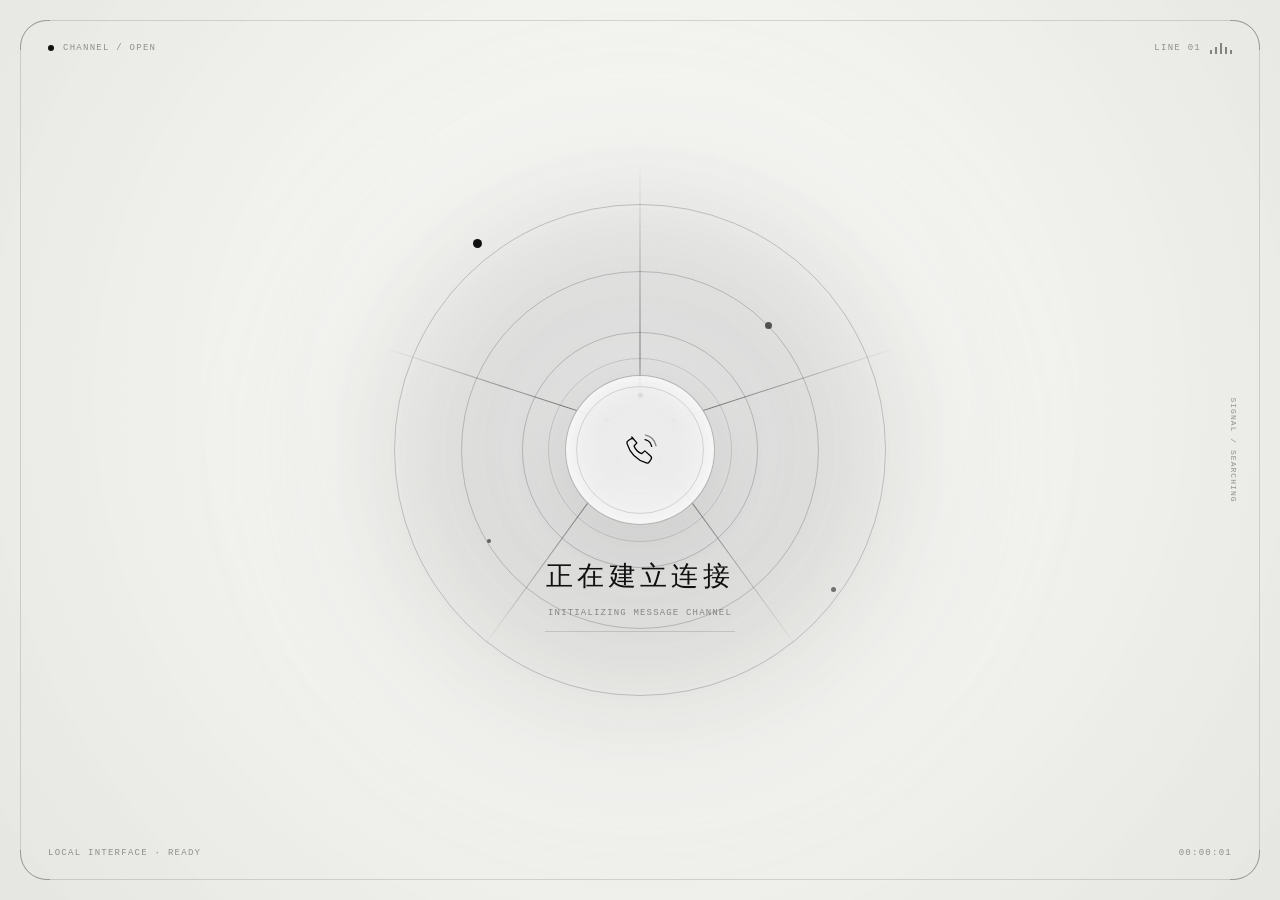
==== commit 5750d76d: "修复跳转" ====
--- a/index.html
+++ b/index.html
@@ -142,11 +142,12 @@
         </section>
 
         <nav class="home-navigation" aria-label="主导航">
-          <a
-            class="home-entry home-entry-primary"
-            id="btnToQuestion"
-            href="javascript:void(0)"
-          >
+         <button
+  class="home-entry home-entry-primary"
+  id="btnToQuestion"
+  type="button"
+>
+
             <span class="entry-number">01</span>
 
             <span class="entry-content">
@@ -178,11 +179,12 @@
             </span>
           </a>
 
-          <a
-            class="home-entry home-entry-secondary"
-            id="btnToSettings"
-            href="javascript:void(0)"
-          >
+          <button
+  class="home-entry home-entry-secondary"
+  id="btnToSettings"
+  type="button"
+>
+
             <span class="entry-number">02</span>
 
             <span class="entry-content">
@@ -229,7 +231,8 @@
       <div class="question-ambient ambient-two" aria-hidden="true"></div>
 
       <header class="question-header">
-        <a class="back-button" id="btnQuestionBack" href="javascript:void(0)" aria-label="返回主页">
+        <button class="back-button" id="btnQuestionBack" type="button" aria-label="返回主页">
+
           <svg
             viewBox="0 0 24 24"
             fill="none"
@@ -518,7 +521,7 @@
       <div class="settings-ambient settings-ambient-two" aria-hidden="true"></div>
 
       <header class="settings-header">
-        <a class="settings-back-button" id="btnSettingsBack" href="javascript:void(0)" aria-label="返回主页">
+       <button class="settings-back-button" id="btnSettingsBack" type="button" aria-label="返回主页">
           <svg
             viewBox="0 0 24 24"
             fill="none"
@@ -860,11 +863,9 @@
   </div>
 
   <!-- 按依赖顺序引入所有 JS 文件（统一使用 ./js/ 路径） -->
-  <script src="./js/data/cards.js"></script>
-  <script src="./js/utils/storage.js"></script>
-  <script type="module" src="./js/question.js"></script>
-  <script type="module" src="./js/settings.js"></script>
-  <script src="./js/app.js"></script>
+
+<script type="module" src="./js/app.js"></script>
+
 
   <!-- 抽屉微动效逻辑 -->
   <script>
--- a/css/settings.css
+++ b/css/settings.css
@@ -1,7 +1,9 @@
 .settings-page {
   position: relative;
-  min-height: 100svh;
-  overflow: hidden;
+  height: 100svh;         /* 占满屏幕视口高度 */
+  overflow-y: auto;       /* 允许纵向滑动 */
+  overflow-x: hidden;     /* 隐藏横向溢出 */
+  -webkit-overflow-scrolling: touch; /* 提升手机端滑动顺滑度 */
   padding:
     max(20px, env(safe-area-inset-top))
     max(20px, env(safe-area-inset-right))
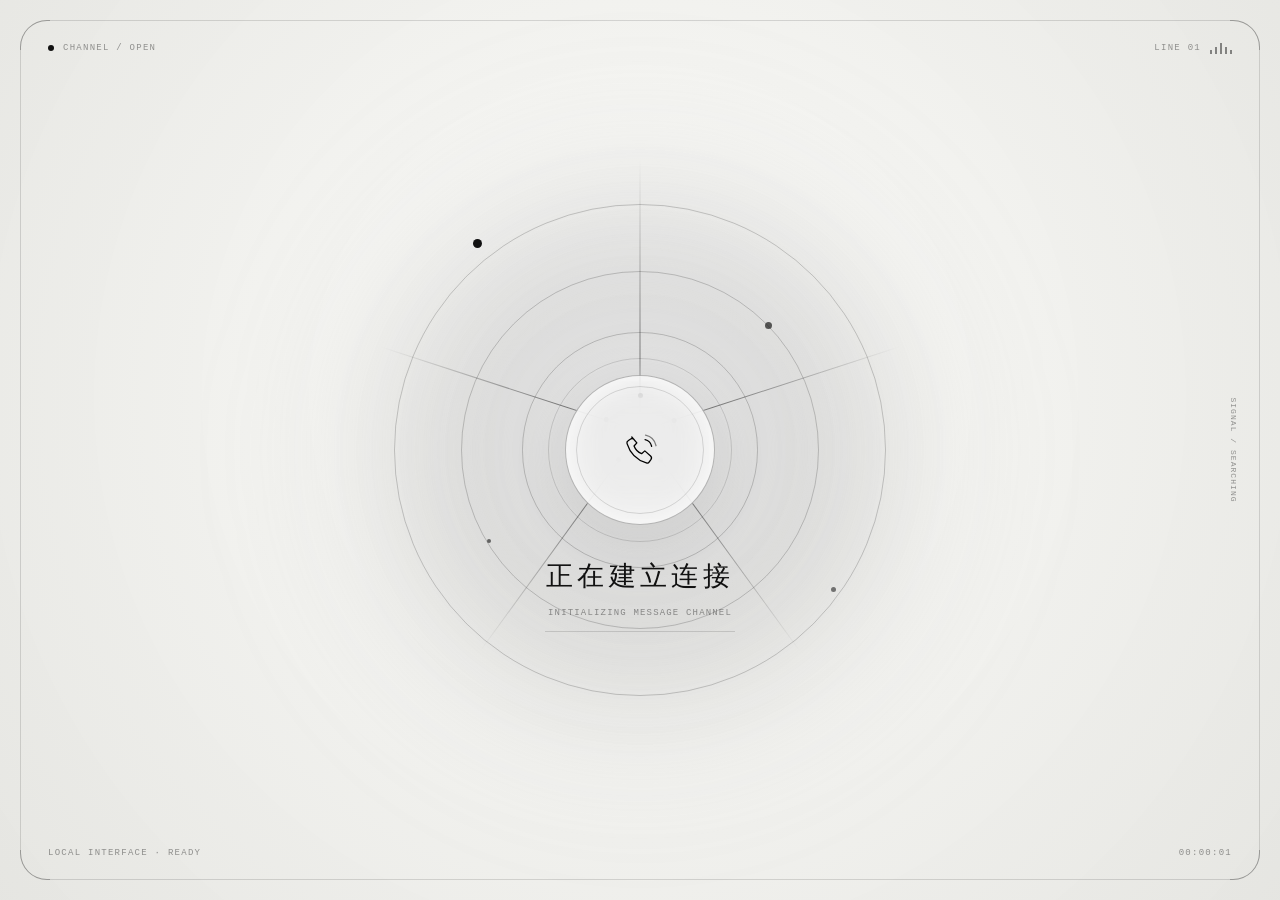
==== commit b7e7e15e: "修改逻辑与中心" ====
--- a/index.html
+++ b/index.html
@@ -257,7 +257,7 @@
 
         <div class="question-brand">
           <span>UNKNOWN-MESSAGE</span>
-          <strong>提问箱</strong>
+          
         </div>
 
         <button
@@ -546,7 +546,7 @@
 
         <div class="settings-brand">
           <span>UNKNOWN-MESSAGE</span>
-          <strong>设置</strong>
+          
         </div>
 
         <span class="settings-index">02</span>
@@ -867,35 +867,5 @@
 <script type="module" src="./js/app.js"></script>
 
 
-  <!-- 抽屉微动效逻辑 -->
-  <script>
-    (() => {
-      const questionPage = document.getElementById("questionPage");
-      const drawerToggle = document.getElementById("drawerToggle");
-
-      if (!questionPage || !drawerToggle) {
-        return;
-      }
-
-      const updateDrawer = () => {
-        const isOpen = questionPage.classList.contains("is-drawer-open");
-        drawerToggle.setAttribute("aria-expanded", String(isOpen));
-        const state = drawerToggle.querySelector(".drawer-toggle-state");
-        if (state) {
-          state.textContent = isOpen ? "收束" : "展开";
-        }
-      };
-
-      drawerToggle.addEventListener("click", () => {
-        if (questionPage.classList.contains("is-waiting")) {
-          return;
-        }
-        questionPage.classList.toggle("is-drawer-open");
-        updateDrawer();
-      });
-
-      updateDrawer();
-    })();
-  </script>
 </body>
 </html>
--- a/css/base.css
+++ b/css/base.css
@@ -117,3 +117,31 @@
     transition-duration: 0.01ms !important;
   }
 }
+/* ===== 强制所有按钮与矢量 SVG 图标居中对齐修正 ===== */
+button,
+.back-button,
+.settings-back-button,
+.header-icon-button,
+.dialog-close-button {
+  margin: 0;
+  padding: 0;
+  box-sizing: border-box;
+  display: inline-flex !important;
+  align-items: center !important;
+  justify-content: center !important;
+  line-height: 1 !important;
+  vertical-align: middle;
+  -webkit-appearance: none;
+  appearance: none;
+}
+
+/* 确保按钮内的 SVG 图标居中且不被拉伸 */
+.back-button svg,
+.settings-back-button svg,
+.header-icon-button svg,
+.dialog-close-button svg,
+.entry-arrow svg {
+  display: block !important;
+  margin: auto !important;
+  flex-shrink: 0;
+}
--- a/css/home.css
+++ b/css/home.css
@@ -459,3 +459,16 @@
     font-size: 6px;
   }
 }
+/* 修复移动端 WebView 按钮文本变蓝问题 */
+.home-entry {
+  color: var(--ink) !important;
+  text-decoration: none;
+  background: transparent;
+  text-align: left;
+}
+
+.home-entry strong,
+.home-entry small,
+.home-entry em {
+  color: inherit !important;
+}
